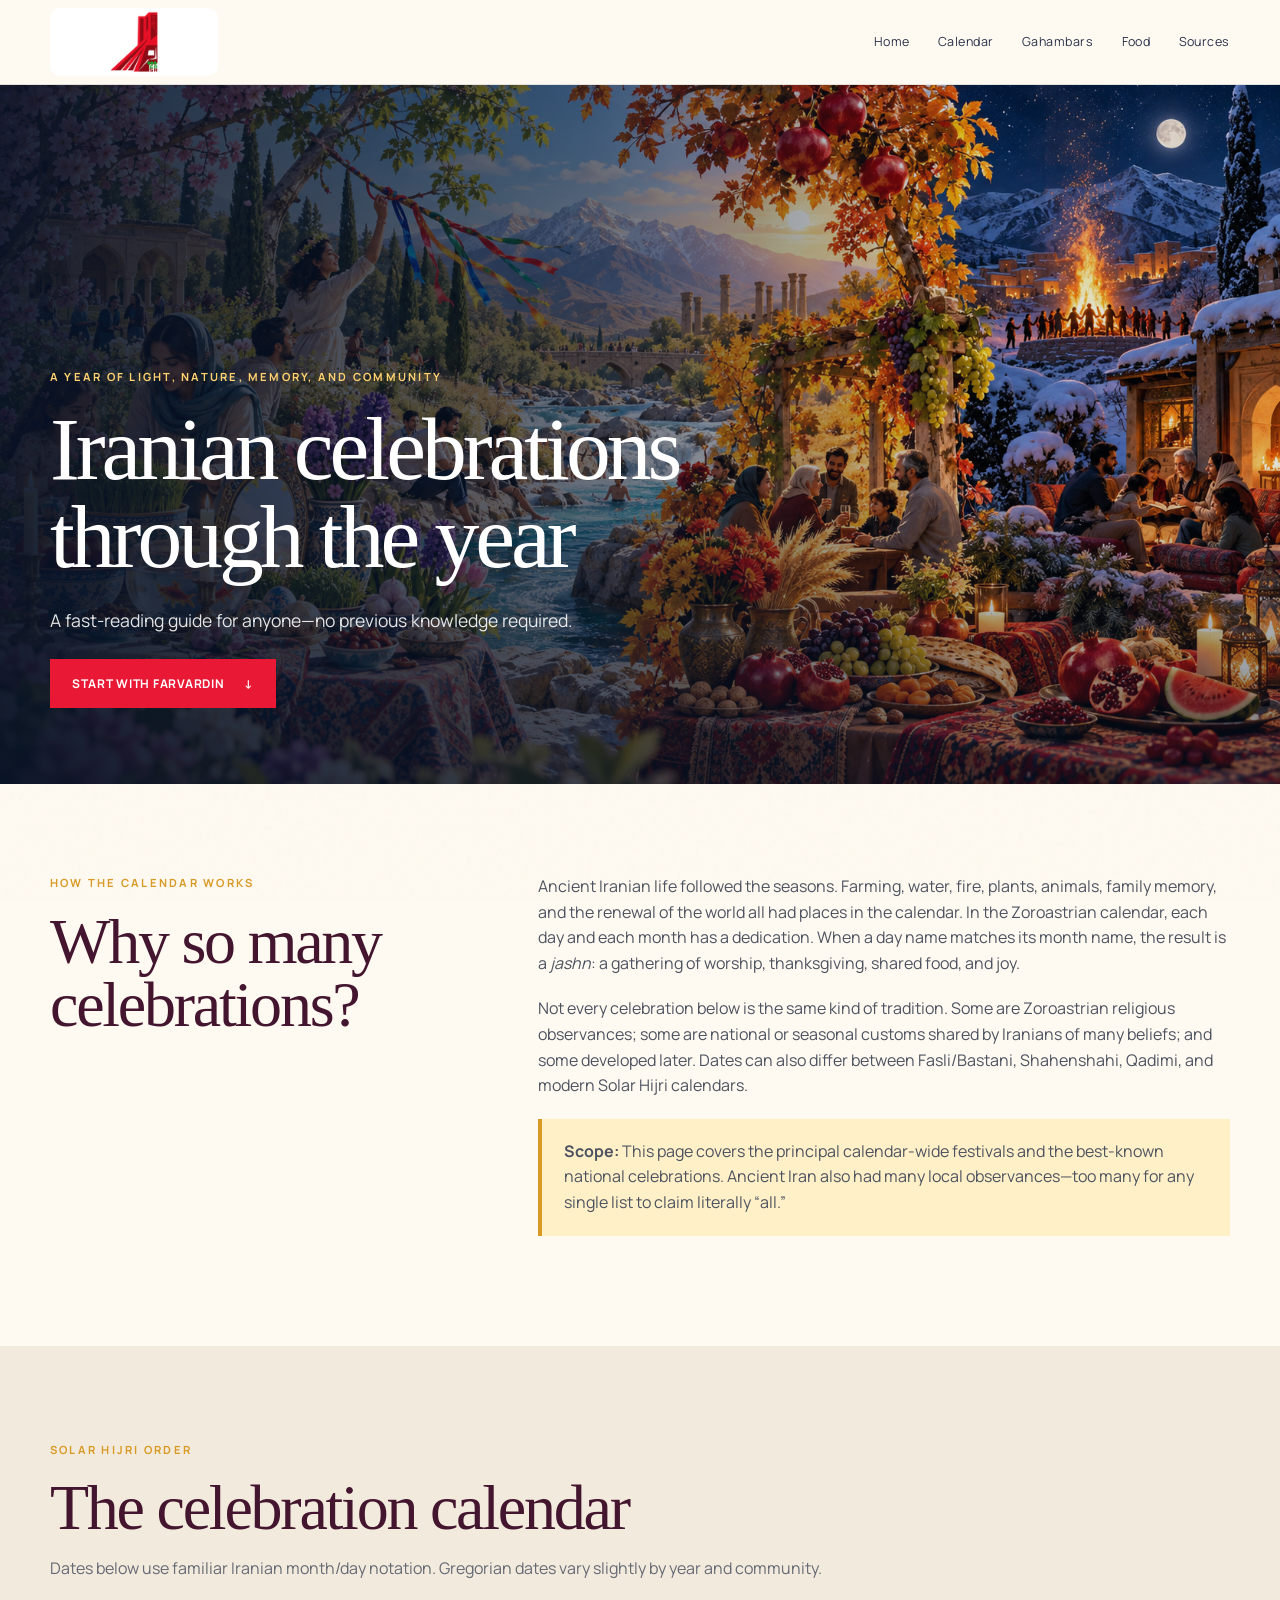
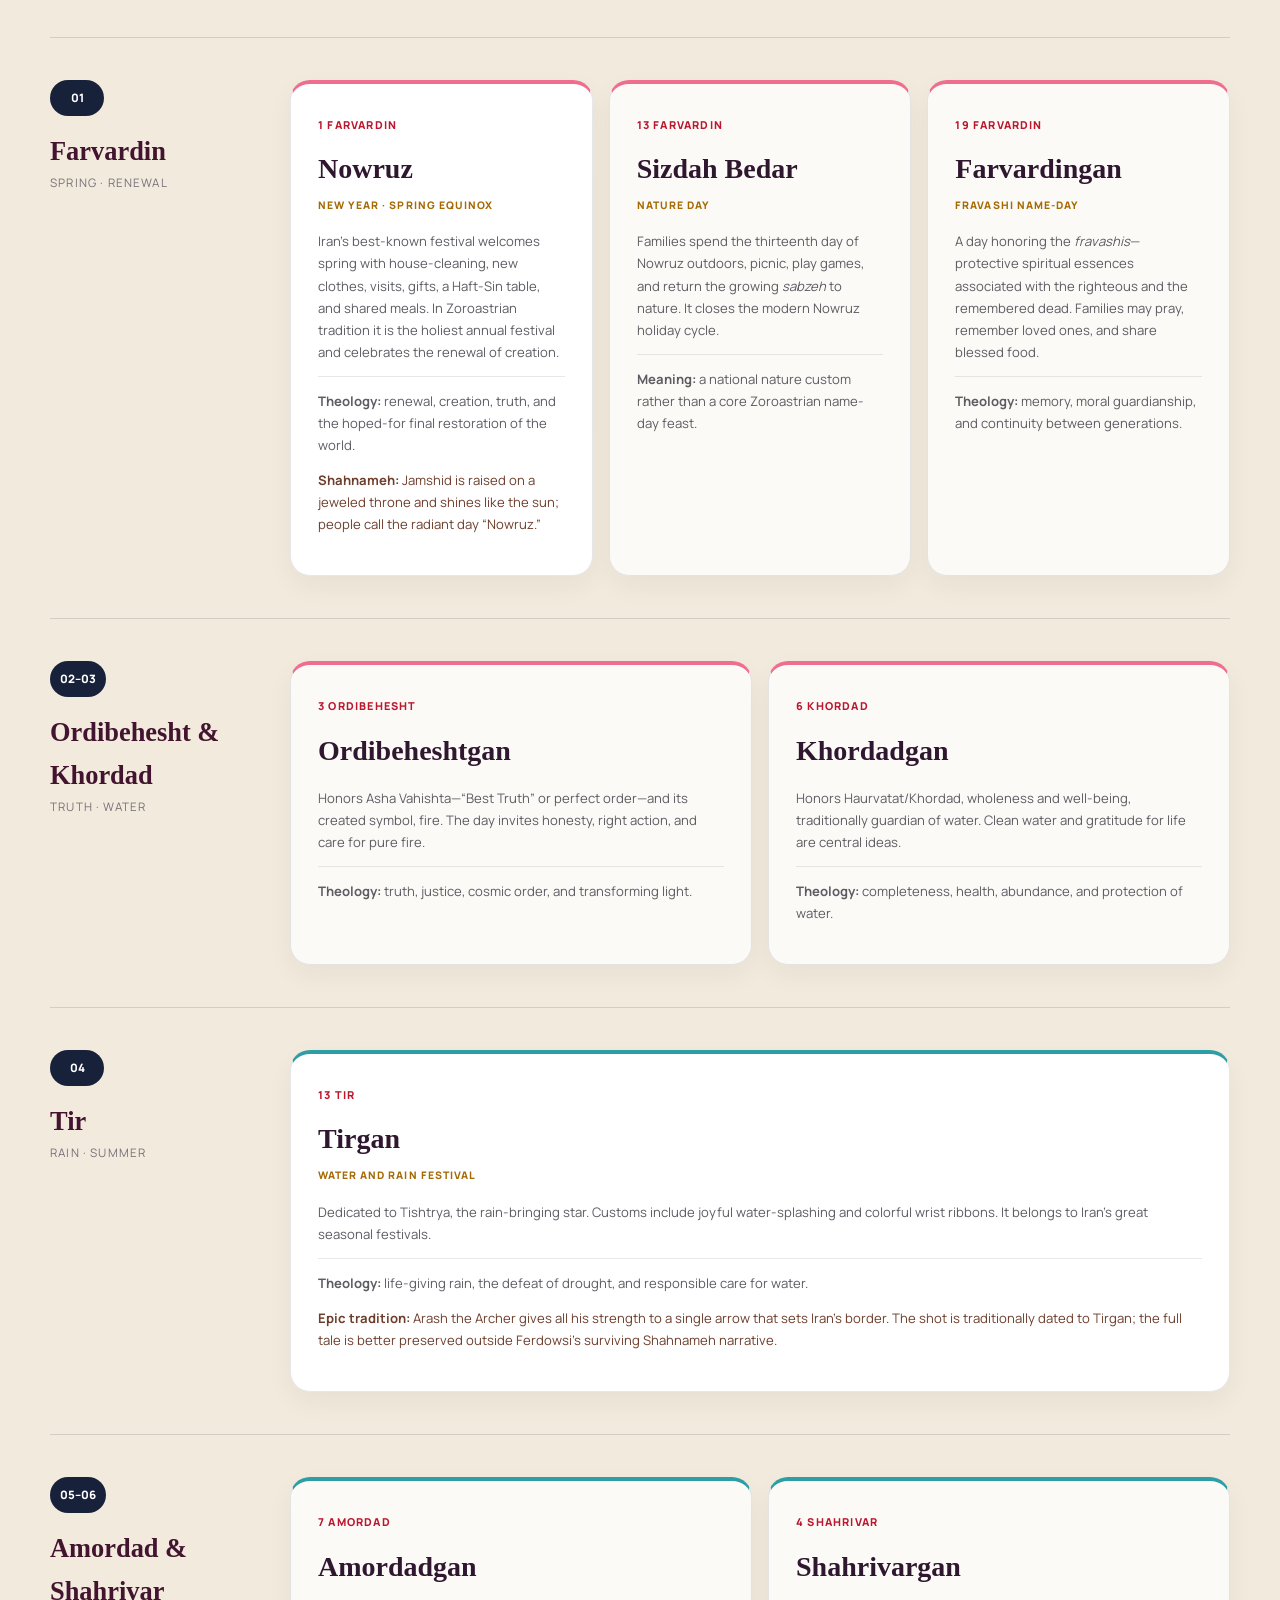
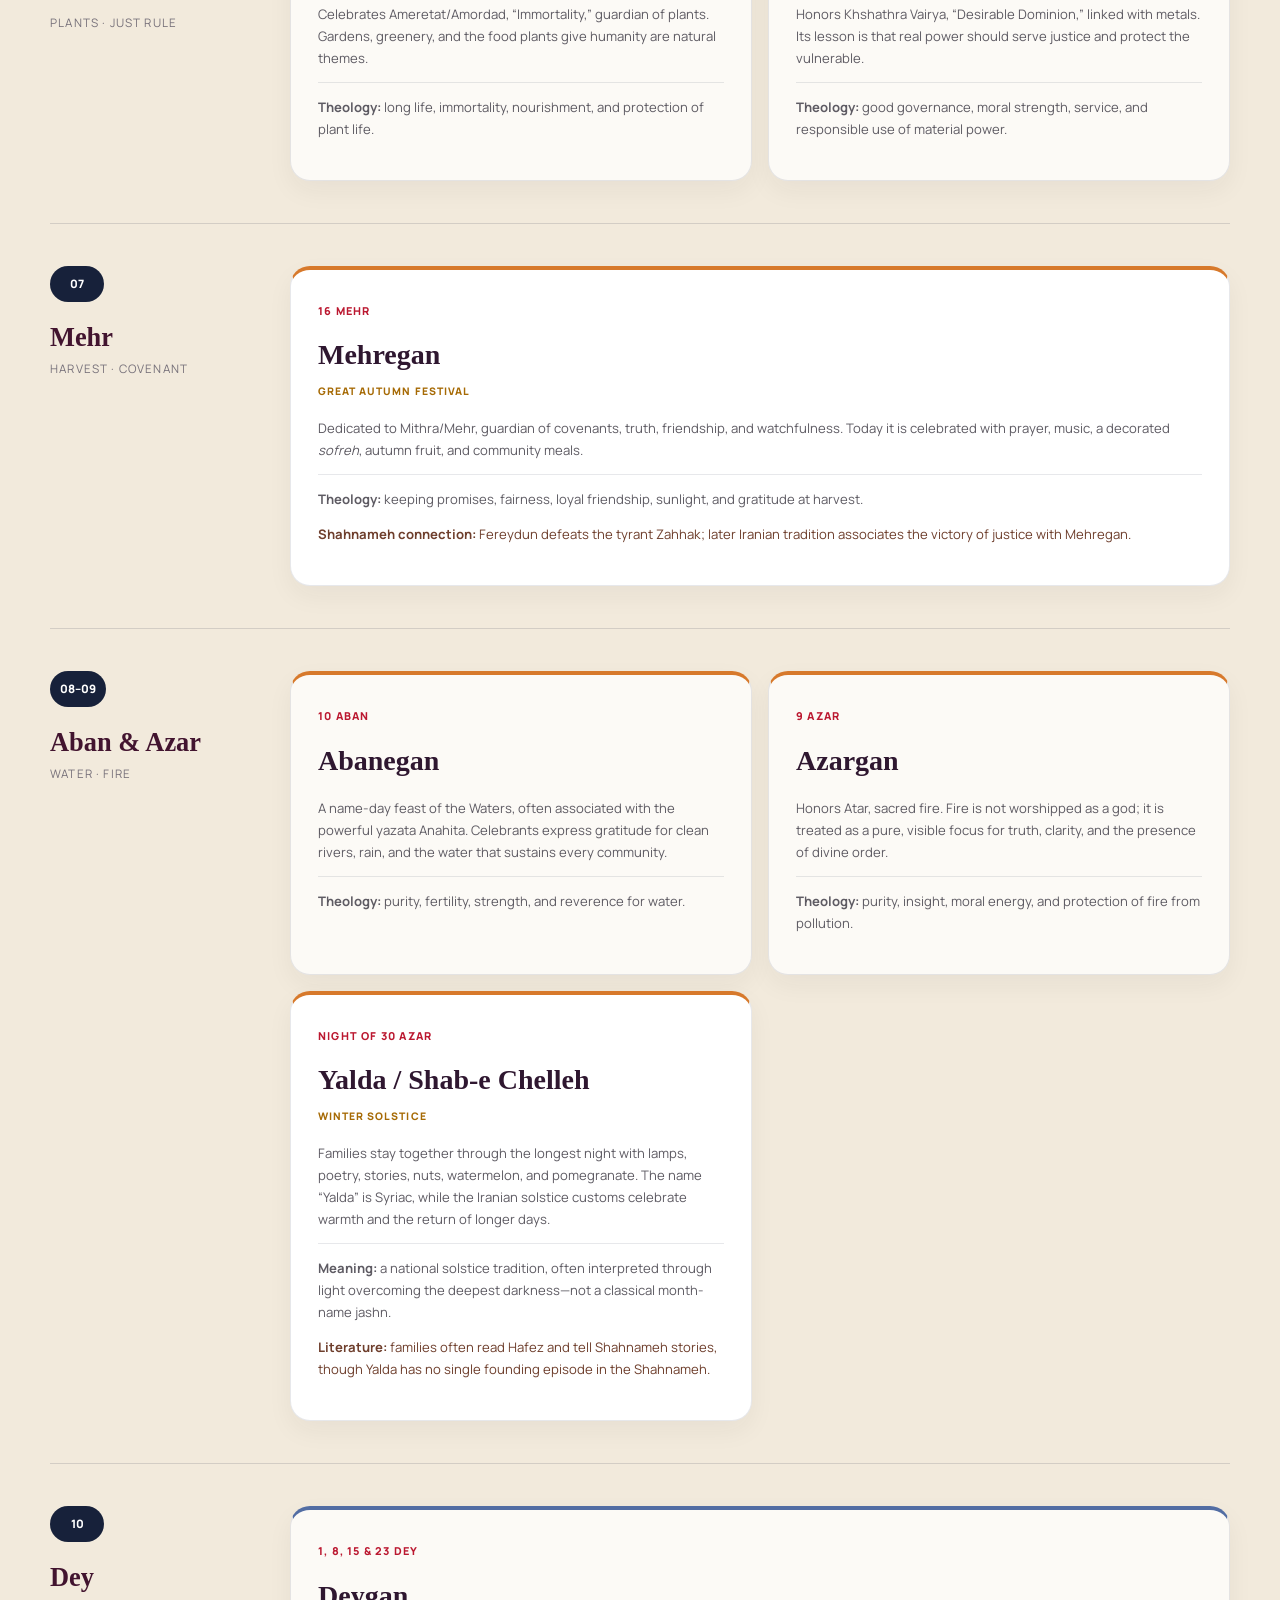
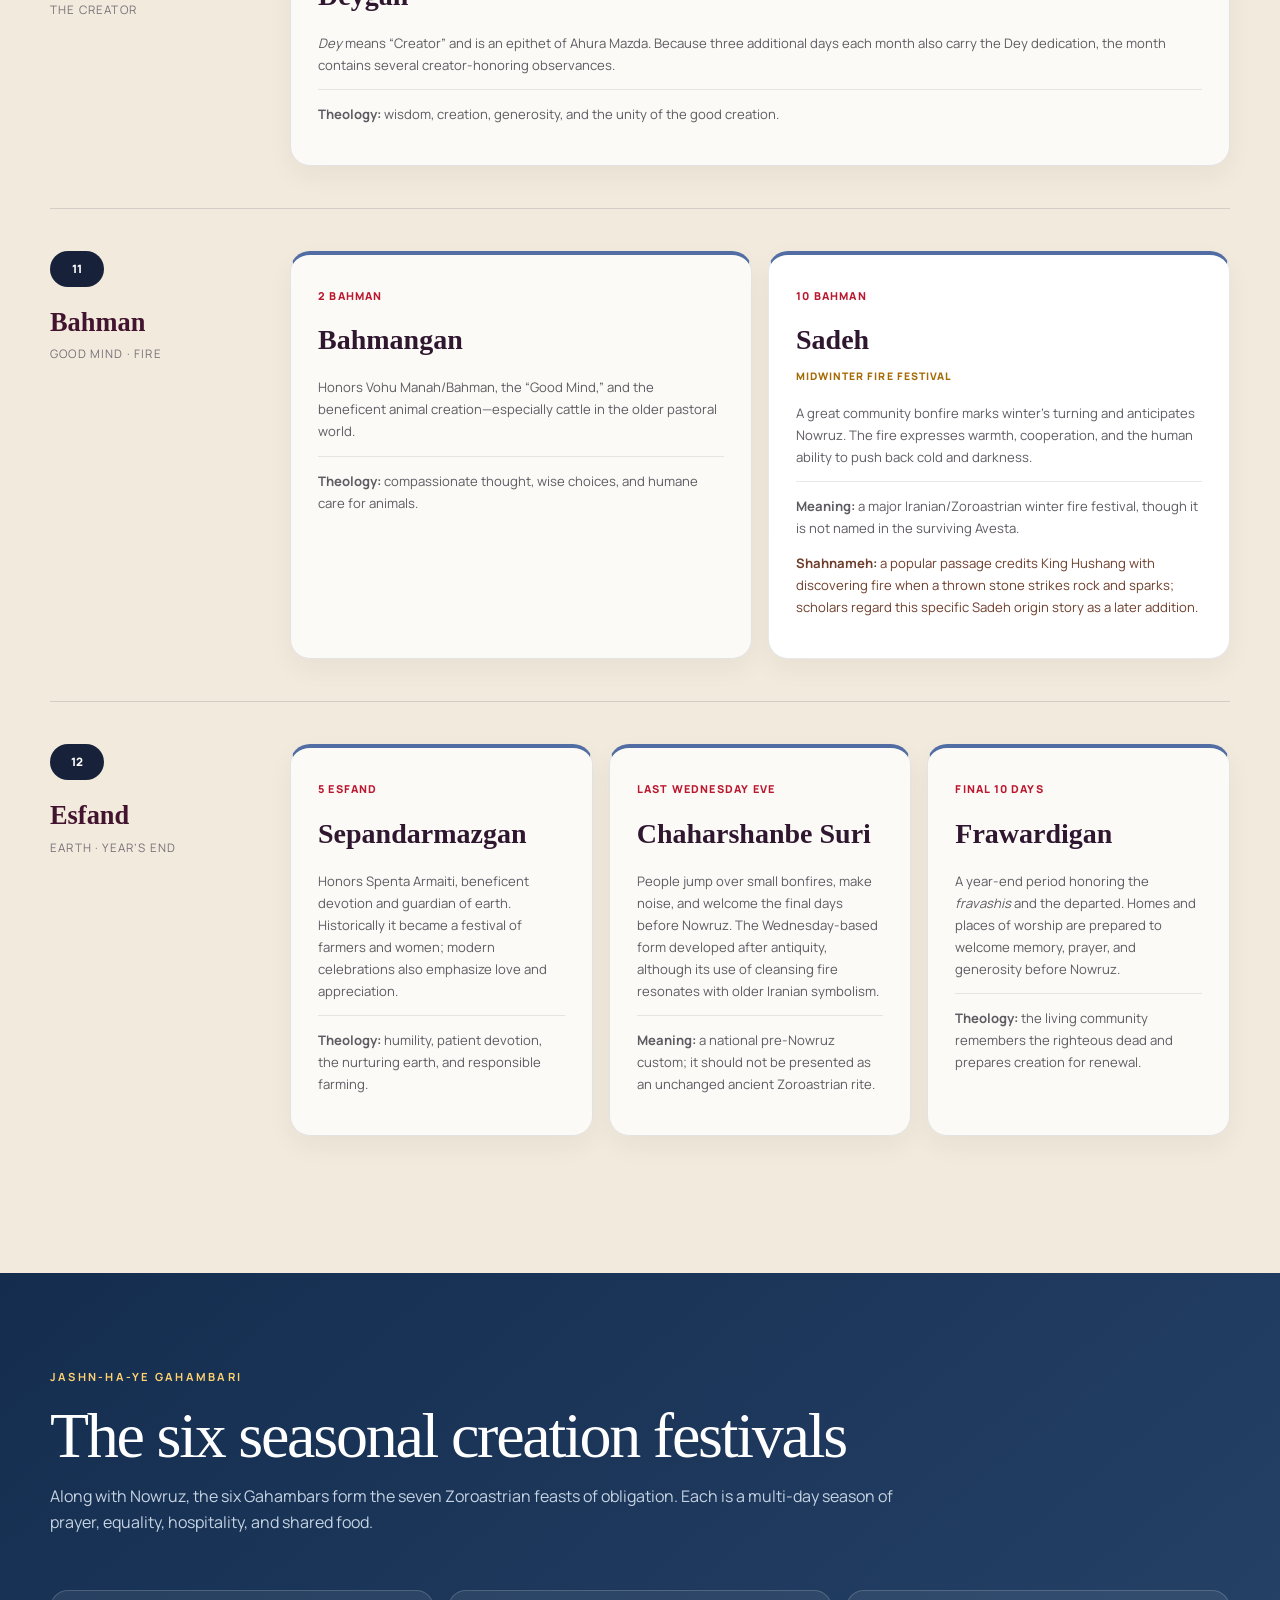
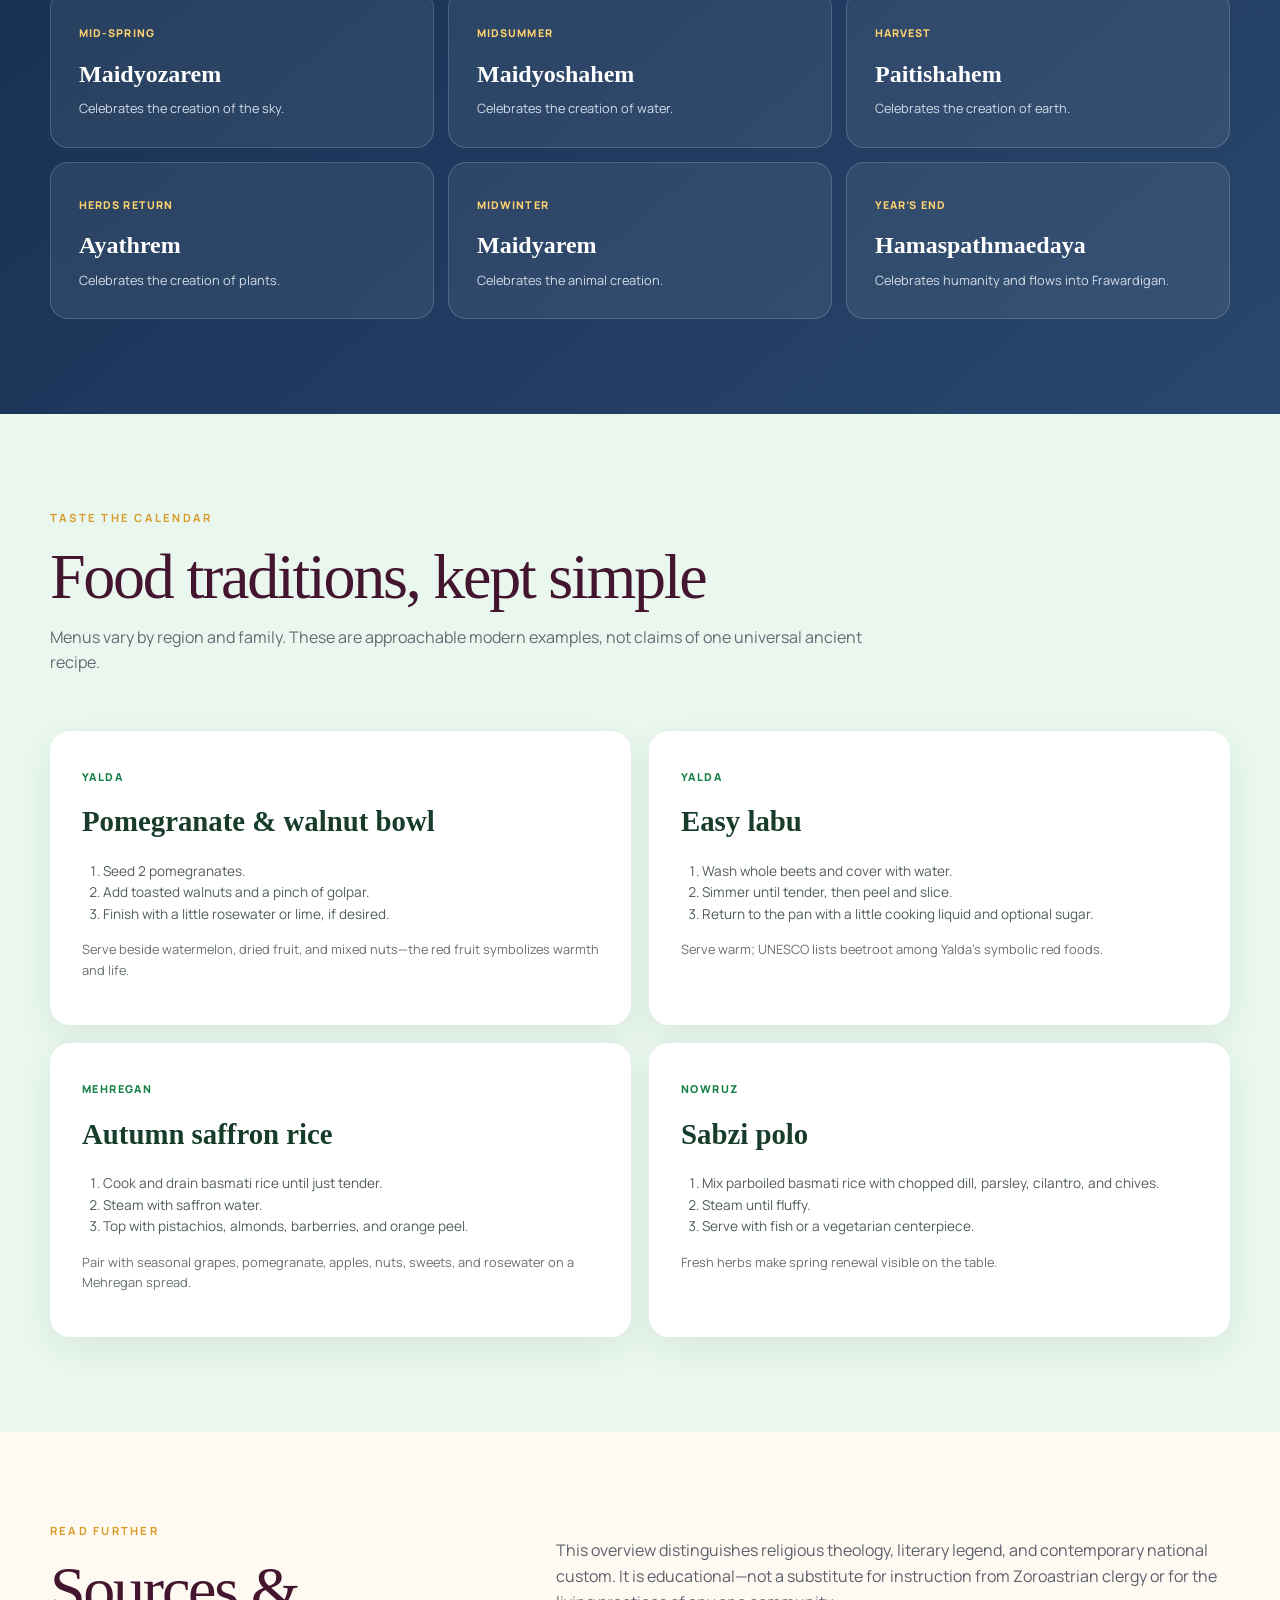
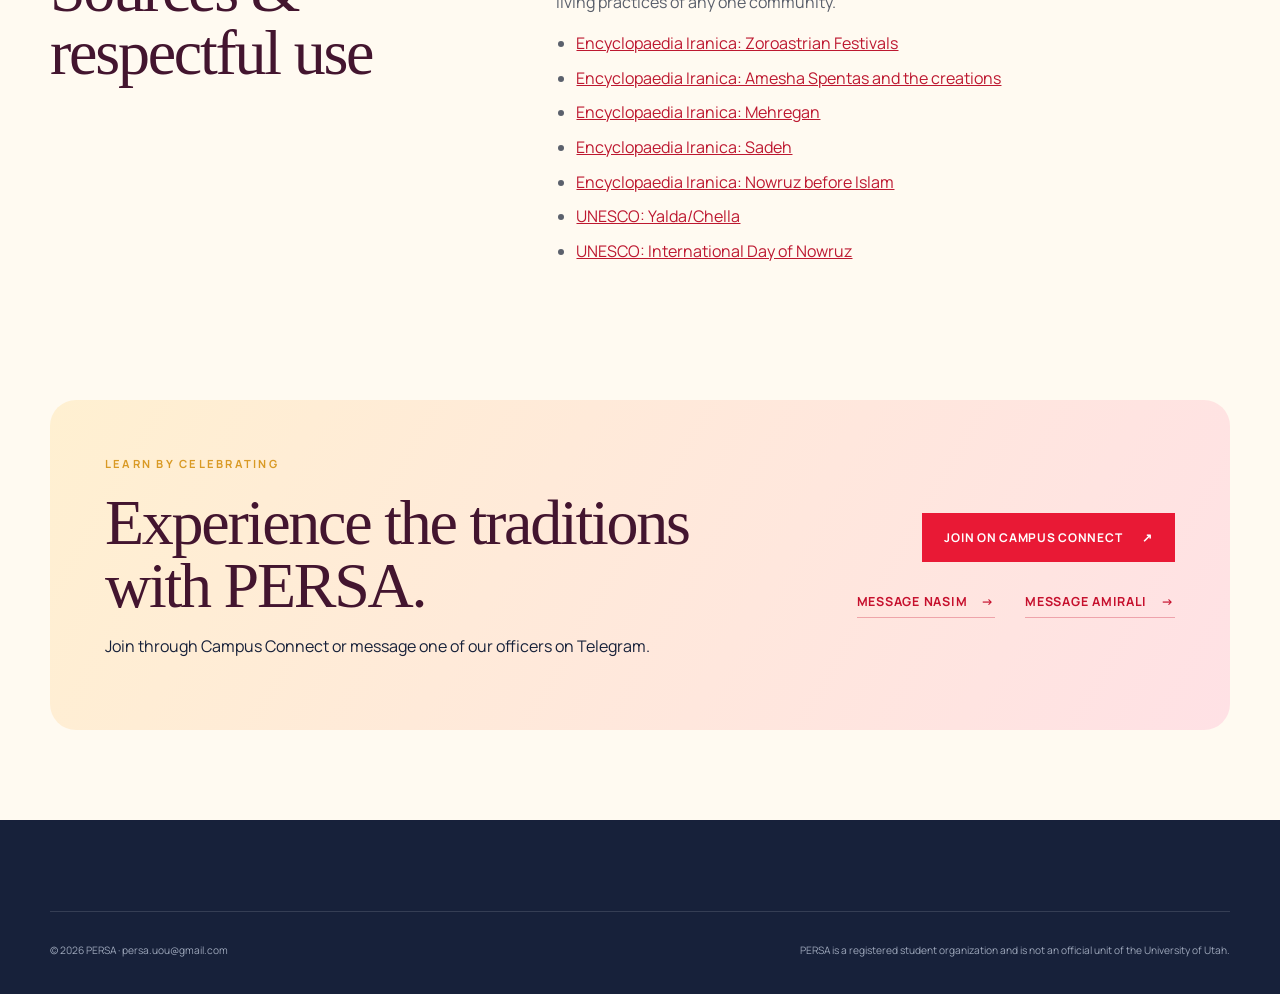
==== culture.html @ 7c86079b "Add Iranian celebrations culture guide" ====
<!doctype html>
<html lang="en">
<head>
  <meta charset="utf-8">
  <meta name="viewport" content="width=device-width,initial-scale=1">
  <meta name="theme-color" content="#203d63">
  <meta name="description" content="A quick, accessible guide to Iranian seasonal celebrations, Zoroastrian name-day festivals, traditional foods, and Shahnameh connections.">
  <title>Iranian Celebrations Through the Year | PERSA</title>
  <link rel="preconnect" href="https://fonts.googleapis.com">
  <link rel="preconnect" href="https://fonts.gstatic.com" crossorigin>
  <link href="https://fonts.googleapis.com/css2?family=Manrope:wght@400;500;600;700;800&family=Vazirmatn:wght@400;500;600;700&display=swap" rel="stylesheet">
  <link rel="stylesheet" href="assets/styles.css?v=20260930-culture-release">
</head>
<body class="inner-page culture-page">
  <a class="skip-link" href="#culture-main">Skip to content</a>
  <header class="site-header scrolled">
    <nav class="nav shell" aria-label="Culture page navigation">
      <a class="brand brand-logo" href="index.html"><img src="assets/images/persa-logo-transparent.png" alt="PERSA official logo"></a>
      <button class="menu-button" aria-expanded="false" aria-controls="nav-links"><span></span><span></span><span></span><span class="sr-only">Menu</span></button>
      <div class="nav-links" id="nav-links"><a href="index.html">Home</a><a href="#calendar">Calendar</a><a href="#gahambars">Gahambars</a><a href="#food">Food</a><a href="#sources">Sources</a></div>
    </nav>
  </header>

  <main id="culture-main" class="culture-main">
    <section class="culture-hero">
      <img src="assets/images/culture/iranian-celebrations-year.png" alt="Artistic panorama of spring, summer, autumn, and winter Iranian celebrations" fetchpriority="high">
      <div class="culture-hero-shade"></div>
      <div class="shell culture-hero-copy">
        <p class="eyebrow">A year of light, nature, memory, and community</p>
        <h1>Iranian celebrations<br>through the year</h1>
        <p>A fast-reading guide for anyone—no previous knowledge required.</p>
        <a class="button" href="#calendar">Start with Farvardin <span>↓</span></a>
      </div>
    </section>

    <section class="culture-intro shell">
      <div><p class="eyebrow">How the calendar works</p><h2>Why so many celebrations?</h2></div>
      <div class="culture-intro-copy">
        <p>Ancient Iranian life followed the seasons. Farming, water, fire, plants, animals, family memory, and the renewal of the world all had places in the calendar. In the Zoroastrian calendar, each day and each month has a dedication. When a day name matches its month name, the result is a <em>jashn</em>: a gathering of worship, thanksgiving, shared food, and joy.</p>
        <p>Not every celebration below is the same kind of tradition. Some are Zoroastrian religious observances; some are national or seasonal customs shared by Iranians of many beliefs; and some developed later. Dates can also differ between Fasli/Bastani, Shahenshahi, Qadimi, and modern Solar Hijri calendars.</p>
        <p class="culture-note"><strong>Scope:</strong> This page covers the principal calendar-wide festivals and the best-known national celebrations. Ancient Iran also had many local observances—too many for any single list to claim literally “all.”</p>
      </div>
    </section>

    <section class="culture-calendar" id="calendar">
      <div class="shell">
        <div class="culture-section-heading"><p class="eyebrow">Solar Hijri order</p><h2>The celebration calendar</h2><p>Dates below use familiar Iranian month/day notation. Gregorian dates vary slightly by year and community.</p></div>

        <div class="month-group spring-group">
          <div class="month-label"><span>01</span><h3>Farvardin</h3><p>Spring · renewal</p></div>
          <div class="festival-grid">
            <article class="festival-card featured-festival"><span class="festival-date">1 Farvardin</span><h3>Nowruz</h3><p class="festival-tag">New Year · spring equinox</p><p>Iran’s best-known festival welcomes spring with house-cleaning, new clothes, visits, gifts, a Haft-Sin table, and shared meals. In Zoroastrian tradition it is the holiest annual festival and celebrates the renewal of creation.</p><p class="theology"><strong>Theology:</strong> renewal, creation, truth, and the hoped-for final restoration of the world.</p><p class="story"><strong>Shahnameh:</strong> Jamshid is raised on a jeweled throne and shines like the sun; people call the radiant day “Nowruz.”</p></article>
            <article class="festival-card"><span class="festival-date">13 Farvardin</span><h3>Sizdah Bedar</h3><p class="festival-tag">Nature Day</p><p>Families spend the thirteenth day of Nowruz outdoors, picnic, play games, and return the growing <em>sabzeh</em> to nature. It closes the modern Nowruz holiday cycle.</p><p class="theology"><strong>Meaning:</strong> a national nature custom rather than a core Zoroastrian name-day feast.</p></article>
            <article class="festival-card"><span class="festival-date">19 Farvardin</span><h3>Farvardingan</h3><p class="festival-tag">Fravashi name-day</p><p>A day honoring the <em>fravashis</em>—protective spiritual essences associated with the righteous and the remembered dead. Families may pray, remember loved ones, and share blessed food.</p><p class="theology"><strong>Theology:</strong> memory, moral guardianship, and continuity between generations.</p></article>
          </div>
        </div>

        <div class="month-group spring-group">
          <div class="month-label"><span>02–03</span><h3>Ordibehesht &amp; Khordad</h3><p>Truth · water</p></div>
          <div class="festival-grid two-card-grid">
            <article class="festival-card"><span class="festival-date">3 Ordibehesht</span><h3>Ordibeheshtgan</h3><p>Honors Asha Vahishta—“Best Truth” or perfect order—and its created symbol, fire. The day invites honesty, right action, and care for pure fire.</p><p class="theology"><strong>Theology:</strong> truth, justice, cosmic order, and transforming light.</p></article>
            <article class="festival-card"><span class="festival-date">6 Khordad</span><h3>Khordadgan</h3><p>Honors Haurvatat/Khordad, wholeness and well-being, traditionally guardian of water. Clean water and gratitude for life are central ideas.</p><p class="theology"><strong>Theology:</strong> completeness, health, abundance, and protection of water.</p></article>
          </div>
        </div>

        <div class="month-group summer-group">
          <div class="month-label"><span>04</span><h3>Tir</h3><p>Rain · summer</p></div>
          <div class="festival-grid one-card-grid">
            <article class="festival-card featured-festival"><span class="festival-date">13 Tir</span><h3>Tirgan</h3><p class="festival-tag">Water and rain festival</p><p>Dedicated to Tishtrya, the rain-bringing star. Customs include joyful water-splashing and colorful wrist ribbons. It belongs to Iran’s great seasonal festivals.</p><p class="theology"><strong>Theology:</strong> life-giving rain, the defeat of drought, and responsible care for water.</p><p class="story"><strong>Epic tradition:</strong> Arash the Archer gives all his strength to a single arrow that sets Iran’s border. The shot is traditionally dated to Tirgan; the full tale is better preserved outside Ferdowsi’s surviving Shahnameh narrative.</p></article>
          </div>
        </div>

        <div class="month-group summer-group">
          <div class="month-label"><span>05–06</span><h3>Amordad &amp; Shahrivar</h3><p>Plants · just rule</p></div>
          <div class="festival-grid two-card-grid">
            <article class="festival-card"><span class="festival-date">7 Amordad</span><h3>Amordadgan</h3><p>Celebrates Ameretat/Amordad, “Immortality,” guardian of plants. Gardens, greenery, and the food plants give humanity are natural themes.</p><p class="theology"><strong>Theology:</strong> long life, immortality, nourishment, and protection of plant life.</p></article>
            <article class="festival-card"><span class="festival-date">4 Shahrivar</span><h3>Shahrivargan</h3><p>Honors Khshathra Vairya, “Desirable Dominion,” linked with metals. Its lesson is that real power should serve justice and protect the vulnerable.</p><p class="theology"><strong>Theology:</strong> good governance, moral strength, service, and responsible use of material power.</p></article>
          </div>
        </div>

        <div class="month-group autumn-group">
          <div class="month-label"><span>07</span><h3>Mehr</h3><p>Harvest · covenant</p></div>
          <div class="festival-grid one-card-grid">
            <article class="festival-card featured-festival"><span class="festival-date">16 Mehr</span><h3>Mehregan</h3><p class="festival-tag">Great autumn festival</p><p>Dedicated to Mithra/Mehr, guardian of covenants, truth, friendship, and watchfulness. Today it is celebrated with prayer, music, a decorated <em>sofreh</em>, autumn fruit, and community meals.</p><p class="theology"><strong>Theology:</strong> keeping promises, fairness, loyal friendship, sunlight, and gratitude at harvest.</p><p class="story"><strong>Shahnameh connection:</strong> Fereydun defeats the tyrant Zahhak; later Iranian tradition associates the victory of justice with Mehregan.</p></article>
          </div>
        </div>

        <div class="month-group autumn-group">
          <div class="month-label"><span>08–09</span><h3>Aban &amp; Azar</h3><p>Water · fire</p></div>
          <div class="festival-grid two-card-grid">
            <article class="festival-card"><span class="festival-date">10 Aban</span><h3>Abanegan</h3><p>A name-day feast of the Waters, often associated with the powerful yazata Anahita. Celebrants express gratitude for clean rivers, rain, and the water that sustains every community.</p><p class="theology"><strong>Theology:</strong> purity, fertility, strength, and reverence for water.</p></article>
            <article class="festival-card"><span class="festival-date">9 Azar</span><h3>Azargan</h3><p>Honors Atar, sacred fire. Fire is not worshipped as a god; it is treated as a pure, visible focus for truth, clarity, and the presence of divine order.</p><p class="theology"><strong>Theology:</strong> purity, insight, moral energy, and protection of fire from pollution.</p></article>
            <article class="festival-card featured-festival"><span class="festival-date">Night of 30 Azar</span><h3>Yalda / Shab-e Chelleh</h3><p class="festival-tag">Winter solstice</p><p>Families stay together through the longest night with lamps, poetry, stories, nuts, watermelon, and pomegranate. The name “Yalda” is Syriac, while the Iranian solstice customs celebrate warmth and the return of longer days.</p><p class="theology"><strong>Meaning:</strong> a national solstice tradition, often interpreted through light overcoming the deepest darkness—not a classical month-name jashn.</p><p class="story"><strong>Literature:</strong> families often read Hafez and tell Shahnameh stories, though Yalda has no single founding episode in the Shahnameh.</p></article>
          </div>
        </div>

        <div class="month-group winter-group">
          <div class="month-label"><span>10</span><h3>Dey</h3><p>The Creator</p></div>
          <div class="festival-grid one-card-grid">
            <article class="festival-card"><span class="festival-date">1, 8, 15 &amp; 23 Dey</span><h3>Deygan</h3><p><em>Dey</em> means “Creator” and is an epithet of Ahura Mazda. Because three additional days each month also carry the Dey dedication, the month contains several creator-honoring observances.</p><p class="theology"><strong>Theology:</strong> wisdom, creation, generosity, and the unity of the good creation.</p></article>
          </div>
        </div>

        <div class="month-group winter-group">
          <div class="month-label"><span>11</span><h3>Bahman</h3><p>Good mind · fire</p></div>
          <div class="festival-grid two-card-grid">
            <article class="festival-card"><span class="festival-date">2 Bahman</span><h3>Bahmangan</h3><p>Honors Vohu Manah/Bahman, the “Good Mind,” and the beneficent animal creation—especially cattle in the older pastoral world.</p><p class="theology"><strong>Theology:</strong> compassionate thought, wise choices, and humane care for animals.</p></article>
            <article class="festival-card featured-festival"><span class="festival-date">10 Bahman</span><h3>Sadeh</h3><p class="festival-tag">Midwinter fire festival</p><p>A great community bonfire marks winter’s turning and anticipates Nowruz. The fire expresses warmth, cooperation, and the human ability to push back cold and darkness.</p><p class="theology"><strong>Meaning:</strong> a major Iranian/Zoroastrian winter fire festival, though it is not named in the surviving Avesta.</p><p class="story"><strong>Shahnameh:</strong> a popular passage credits King Hushang with discovering fire when a thrown stone strikes rock and sparks; scholars regard this specific Sadeh origin story as a later addition.</p></article>
          </div>
        </div>

        <div class="month-group winter-group">
          <div class="month-label"><span>12</span><h3>Esfand</h3><p>Earth · year’s end</p></div>
          <div class="festival-grid">
            <article class="festival-card"><span class="festival-date">5 Esfand</span><h3>Sepandarmazgan</h3><p>Honors Spenta Armaiti, beneficent devotion and guardian of earth. Historically it became a festival of farmers and women; modern celebrations also emphasize love and appreciation.</p><p class="theology"><strong>Theology:</strong> humility, patient devotion, the nurturing earth, and responsible farming.</p></article>
            <article class="festival-card"><span class="festival-date">Last Wednesday eve</span><h3>Chaharshanbe Suri</h3><p>People jump over small bonfires, make noise, and welcome the final days before Nowruz. The Wednesday-based form developed after antiquity, although its use of cleansing fire resonates with older Iranian symbolism.</p><p class="theology"><strong>Meaning:</strong> a national pre-Nowruz custom; it should not be presented as an unchanged ancient Zoroastrian rite.</p></article>
            <article class="festival-card"><span class="festival-date">Final 10 days</span><h3>Frawardigan</h3><p>A year-end period honoring the <em>fravashis</em> and the departed. Homes and places of worship are prepared to welcome memory, prayer, and generosity before Nowruz.</p><p class="theology"><strong>Theology:</strong> the living community remembers the righteous dead and prepares creation for renewal.</p></article>
          </div>
        </div>
      </div>
    </section>

    <section class="gahambar-section" id="gahambars">
      <div class="shell">
        <div class="culture-section-heading"><p class="eyebrow">Jashn-ha-ye Gahambari</p><h2>The six seasonal creation festivals</h2><p>Along with Nowruz, the six Gahambars form the seven Zoroastrian feasts of obligation. Each is a multi-day season of prayer, equality, hospitality, and shared food.</p></div>
        <div class="gahambar-grid">
          <article><span>Mid-spring</span><h3>Maidyozarem</h3><p>Celebrates the creation of the sky.</p></article>
          <article><span>Midsummer</span><h3>Maidyoshahem</h3><p>Celebrates the creation of water.</p></article>
          <article><span>Harvest</span><h3>Paitishahem</h3><p>Celebrates the creation of earth.</p></article>
          <article><span>Herds return</span><h3>Ayathrem</h3><p>Celebrates the creation of plants.</p></article>
          <article><span>Midwinter</span><h3>Maidyarem</h3><p>Celebrates the animal creation.</p></article>
          <article><span>Year’s end</span><h3>Hamaspathmaedaya</h3><p>Celebrates humanity and flows into Frawardigan.</p></article>
        </div>
      </div>
    </section>

    <section class="food-section" id="food">
      <div class="shell">
        <div class="culture-section-heading"><p class="eyebrow">Taste the calendar</p><h2>Food traditions, kept simple</h2><p>Menus vary by region and family. These are approachable modern examples, not claims of one universal ancient recipe.</p></div>
        <div class="recipe-grid">
          <article class="recipe-card"><span>Yalda</span><h3>Pomegranate &amp; walnut bowl</h3><ol><li>Seed 2 pomegranates.</li><li>Add toasted walnuts and a pinch of golpar.</li><li>Finish with a little rosewater or lime, if desired.</li></ol><p>Serve beside watermelon, dried fruit, and mixed nuts—the red fruit symbolizes warmth and life.</p></article>
          <article class="recipe-card"><span>Yalda</span><h3>Easy labu</h3><ol><li>Wash whole beets and cover with water.</li><li>Simmer until tender, then peel and slice.</li><li>Return to the pan with a little cooking liquid and optional sugar.</li></ol><p>Serve warm; UNESCO lists beetroot among Yalda’s symbolic red foods.</p></article>
          <article class="recipe-card"><span>Mehregan</span><h3>Autumn saffron rice</h3><ol><li>Cook and drain basmati rice until just tender.</li><li>Steam with saffron water.</li><li>Top with pistachios, almonds, barberries, and orange peel.</li></ol><p>Pair with seasonal grapes, pomegranate, apples, nuts, sweets, and rosewater on a Mehregan spread.</p></article>
          <article class="recipe-card"><span>Nowruz</span><h3>Sabzi polo</h3><ol><li>Mix parboiled basmati rice with chopped dill, parsley, cilantro, and chives.</li><li>Steam until fluffy.</li><li>Serve with fish or a vegetarian centerpiece.</li></ol><p>Fresh herbs make spring renewal visible on the table.</p></article>
        </div>
      </div>
    </section>

    <section class="culture-sources shell" id="sources">
      <div><p class="eyebrow">Read further</p><h2>Sources &amp; respectful use</h2></div>
      <div>
        <p>This overview distinguishes religious theology, literary legend, and contemporary national custom. It is educational—not a substitute for instruction from Zoroastrian clergy or for the living practices of any one community.</p>
        <ul>
          <li><a href="https://www.iranicaonline.org/articles/festivals-index/festivals-i/" target="_blank" rel="noopener">Encyclopaedia Iranica: Zoroastrian Festivals</a></li>
          <li><a href="https://www.iranicaonline.org/articles/amesa-spenta-beneficent-divinity/" target="_blank" rel="noopener">Encyclopaedia Iranica: Amesha Spentas and the creations</a></li>
          <li><a href="https://www.iranicaonline.org/articles/mehragan/" target="_blank" rel="noopener">Encyclopaedia Iranica: Mehregan</a></li>
          <li><a href="https://www.iranicaonline.org/articles/sada-festival/" target="_blank" rel="noopener">Encyclopaedia Iranica: Sadeh</a></li>
          <li><a href="https://www.iranicaonline.org/articles/nowruz-i/" target="_blank" rel="noopener">Encyclopaedia Iranica: Nowruz before Islam</a></li>
          <li><a href="https://ich.unesco.org/en/RL/yald-chella-01877" target="_blank" rel="noopener">UNESCO: Yalda/Chella</a></li>
          <li><a href="https://www.unesco.org/en/days/nowruz" target="_blank" rel="noopener">UNESCO: International Day of Nowruz</a></li>
        </ul>
      </div>
    </section>

    <section class="culture-join">
      <div class="shell culture-join-card"><div><p class="eyebrow">Learn by celebrating</p><h2>Experience the traditions with PERSA.</h2><p>Join through Campus Connect or message one of our officers on Telegram.</p></div><div class="button-row"><a class="button" data-link="campusConnect" href="#">Join on Campus Connect <span>↗</span></a><a class="text-link" data-link="telegramNasim" href="#">Message Nasim <span>→</span></a><a class="text-link" data-link="telegramAmirali" href="#">Message Amirali <span>→</span></a></div></div>
    </section>
  </main>

  <footer class="site-footer compact-footer">
    <div class="shell footer-bottom"><p>© <span id="year"></span> PERSA · <a data-link="email" href="#">persa.uou@gmail.com</a></p><p>PERSA is a registered student organization and is not an official unit of the University of Utah.</p></div>
  </footer>
  <script src="assets/app.js?v=20260930-culture-release" defer></script>
</body>
</html>
---- assets/styles.css ----
:root{--ink:#090b10;--ink-2:#11141b;--panel:#161a22;--cream:#f2eadc;--muted:#a8a49d;--gold:#c8a45f;--gold-light:#ead19d;--red:#9d302f;--line:rgba(234,209,157,.18);--shell:min(1180px,calc(100% - 40px));--serif:Georgia,'Times New Roman',serif;--sans:Manrope,Arial,sans-serif}
*{box-sizing:border-box}html{scroll-behavior:smooth}body{margin:0;background:var(--ink);color:var(--cream);font-family:var(--sans);line-height:1.6;overflow-x:hidden}body::before{content:"";position:fixed;inset:0;pointer-events:none;opacity:.035;background-image:url("data:image/svg+xml,%3Csvg viewBox='0 0 180 180' xmlns='http://www.w3.org/2000/svg'%3E%3Cfilter id='n'%3E%3CfeTurbulence type='fractalNoise' baseFrequency='.95' numOctaves='3' stitchTiles='stitch'/%3E%3C/filter%3E%3Crect width='100%25' height='100%25' filter='url(%23n)'/%3E%3C/svg%3E")}img{max-width:100%;display:block}a{color:inherit;text-decoration:none}button,input,select,textarea{font:inherit}.shell{width:var(--shell);margin-inline:auto}.section{padding:110px 0}.skip-link{position:fixed;left:12px;top:-80px;z-index:1000;background:var(--cream);color:var(--ink);padding:10px 15px}.skip-link:focus{top:12px}.sr-only{position:absolute;width:1px;height:1px;padding:0;margin:-1px;overflow:hidden;clip:rect(0,0,0,0);white-space:nowrap;border:0}
*[hidden]{display:none!important}
.site-header{position:fixed;top:0;width:100%;z-index:100;background:linear-gradient(to bottom,rgba(9,11,16,.95),rgba(9,11,16,.35),transparent);transition:.3s}.site-header.scrolled{background:rgba(9,11,16,.92);backdrop-filter:blur(14px);border-bottom:1px solid var(--line)}.nav{height:84px;display:flex;align-items:center;justify-content:space-between}.brand{display:flex;align-items:center;gap:12px;font-weight:700;letter-spacing:.17em;line-height:1}.brand small{display:block;margin-top:6px;color:var(--muted);font-size:.55rem;font-weight:500;letter-spacing:.11em}.brand-mark{display:grid;place-items:center;width:41px;height:41px;border:1px solid var(--gold);color:var(--gold);font-size:1.2rem;transform:rotate(45deg)}.brand-mark::first-letter{transform:rotate(-45deg)}.nav-links{display:flex;align-items:center;gap:28px;font-size:.78rem;letter-spacing:.04em}.nav-links>a:not(.button){color:#d0ccc5}.nav-links>a:hover{color:var(--gold-light)}.menu-button{display:none;background:none;border:0;color:white;padding:8px}.menu-button span:not(.sr-only){display:block;width:24px;height:1px;background:currentColor;margin:5px}
.button{display:inline-flex;align-items:center;justify-content:center;gap:20px;border:1px solid var(--gold);padding:14px 21px;background:var(--gold);color:#111;font-size:.75rem;font-weight:700;letter-spacing:.06em;text-transform:uppercase;transition:.25s}.button:hover{background:var(--gold-light);border-color:var(--gold-light);transform:translateY(-2px)}.button-small{padding:10px 16px!important}.text-link{display:inline-flex;align-items:center;gap:14px;color:var(--gold-light);font-size:.78rem;font-weight:700;letter-spacing:.06em;text-transform:uppercase;border-bottom:1px solid rgba(234,209,157,.35);padding-bottom:5px}.text-link:hover span{transform:translateX(4px)}.text-link span{transition:.2s}.button-row{display:flex;align-items:center;gap:30px;flex-wrap:wrap}.eyebrow{color:var(--gold);font-size:.7rem;font-weight:700;letter-spacing:.2em;text-transform:uppercase;margin:0 0 19px}.lead{font-size:1.06rem;color:#c5c0b7;max-width:650px}h1,h2{font-family:var(--serif);font-weight:400;line-height:.98;margin:0}h1{font-size:clamp(3.4rem,7.2vw,7.1rem);letter-spacing:-.045em}h1 em{color:var(--gold-light);font-weight:400}h2{font-size:clamp(2.7rem,5vw,5rem);letter-spacing:-.035em}h3{margin:0}.section-heading{display:flex;align-items:end;justify-content:space-between;gap:30px;margin-bottom:50px}.section-heading>p{color:var(--muted);max-width:430px;margin:0}.section-cta{margin-top:36px;text-align:right}
.hero{min-height:900px;padding:155px 0 0;position:relative;overflow:hidden;background:radial-gradient(circle at 73% 28%,rgba(157,48,47,.16),transparent 33%),linear-gradient(140deg,#0d1017,#080a0e 62%)}.hero-glow{position:absolute;width:650px;height:650px;border:1px solid rgba(200,164,95,.08);border-radius:50%;right:-200px;top:50px;box-shadow:0 0 120px rgba(200,164,95,.04)}.hero-grid{display:grid;grid-template-columns:1.05fr .95fr;align-items:center;gap:25px;min-height:650px}.hero-copy{position:relative;z-index:2}.hero-text{max-width:600px;color:#b8b4ad;font-size:1rem;margin:30px 0 34px}.hero-note{display:flex;align-items:center;gap:14px;margin-top:60px;color:var(--muted);font-size:.75rem}.hero-note span{font-family:Vazirmatn,sans-serif;font-size:1.35rem;color:var(--gold-light);border-right:1px solid var(--line);padding-right:14px}.hero-note p{margin:0}.hero-note strong{color:var(--cream);font-weight:600}.hero-art{position:relative;height:650px;align-self:end}.arch-frame{position:absolute;right:-90px;bottom:0;width:min(620px,49vw);height:610px;display:flex;align-items:end;justify-content:center;overflow:hidden;filter:drop-shadow(0 20px 30px rgba(0,0,0,.35))}.arch-frame::before{content:"";position:absolute;inset:35px 38px 0;border:1px solid rgba(200,164,95,.32);border-bottom:0;border-radius:210px 210px 0 0}.arch-frame img{position:relative;max-height:600px;width:auto;object-fit:contain;object-position:bottom}.seal{position:absolute;left:12px;top:80px;display:grid;place-items:center;width:96px;height:96px;border-radius:50%;border:1px solid var(--gold);color:var(--gold);background:rgba(9,11,16,.65);font-size:.55rem;letter-spacing:.18em}.seal::before{content:"";position:absolute;inset:6px;border:1px dashed rgba(200,164,95,.55);border-radius:50%}.seal strong{font-family:var(--serif);font-size:1.5rem;line-height:.8}.vertical-word{position:absolute;right:-5px;top:120px;writing-mode:vertical-rl;font-family:Vazirmatn,sans-serif;font-size:.75rem;letter-spacing:.08em;color:var(--muted)}.pattern-band{position:absolute;bottom:0;height:70px;width:100%;display:flex;align-items:center;justify-content:space-around;gap:20px;background:var(--gold);color:var(--ink);font-size:.68rem;font-weight:800;letter-spacing:.2em;white-space:nowrap;overflow:hidden}
.event-grid{display:grid;grid-template-columns:repeat(3,1fr);gap:18px}.event-card{position:relative;min-height:440px;padding:30px;border:1px solid var(--line);background:linear-gradient(180deg,rgba(255,255,255,.025),rgba(255,255,255,.01));display:flex;flex-direction:column;overflow:hidden;transition:.3s}.event-card:hover{transform:translateY(-5px);border-color:rgba(200,164,95,.5)}.event-card.featured{grid-column:span 2;background:linear-gradient(120deg,rgba(157,48,47,.29),rgba(17,20,27,.85)),url('images/achaemenid-guards.png') right bottom/auto 95% no-repeat}.event-date{display:inline-flex;flex-direction:column;width:64px;height:70px;align-items:center;justify-content:center;border:1px solid var(--gold);color:var(--gold-light);font-size:.65rem;letter-spacing:.12em;text-transform:uppercase}.event-date strong{font-family:var(--serif);font-size:1.9rem;line-height:1}.event-meta{color:var(--gold);font-size:.67rem;letter-spacing:.14em;text-transform:uppercase;margin-top:auto}.event-card h3{font-family:var(--serif);font-size:2rem;font-weight:400;line-height:1.08;margin:10px 0}.event-card p{color:#aaa69e;font-size:.83rem;max-width:410px}.event-card .text-link{align-self:flex-start;margin-top:12px}.empty-card{grid-column:1/-1;text-align:center;padding:80px 20px;border:1px dashed var(--line);color:var(--muted)}
.culture-section{background:#ede4d4;color:#17191d;position:relative}.culture-section::after{content:"";position:absolute;right:0;top:0;width:12px;height:100%;background:repeating-linear-gradient(0deg,var(--red) 0 8px,var(--gold) 8px 16px)}.culture-grid{display:grid;grid-template-columns:1fr 1fr;gap:8vw;align-items:center}.culture-art{background:#d7c4a8;min-height:550px;position:relative;display:grid;place-items:center;overflow:hidden}.culture-art::before{content:"";position:absolute;width:420px;height:420px;border:1px solid rgba(85,47,36,.2);transform:rotate(45deg)}.culture-art img{position:relative;width:112%;max-width:none;filter:sepia(.15) contrast(.95)}.art-caption{position:absolute;left:20px;bottom:18px;font-size:.64rem;letter-spacing:.1em;text-transform:uppercase;color:#5d5047}.culture-copy .eyebrow{color:var(--red)}.culture-copy>p:not(.eyebrow){color:#57534d;margin:28px 0}.culture-list{border-top:1px solid rgba(0,0,0,.13)}.culture-list article{display:flex;gap:20px;padding:20px 0;border-bottom:1px solid rgba(0,0,0,.13)}.culture-list article>span{color:var(--red);font-size:.65rem}.culture-list h3{font-family:var(--serif);font-size:1.25rem}.culture-list p{margin:2px 0 0!important;font-size:.83rem}.name-section{background:radial-gradient(circle at 10% 50%,rgba(200,164,95,.1),transparent 30%),#0d1118}.converter-grid{display:grid;grid-template-columns:.9fr 1.1fr;gap:10vw;align-items:center}.converter-card{border:1px solid var(--line);padding:38px;background:rgba(255,255,255,.02);box-shadow:25px 25px 0 rgba(200,164,95,.035)}.converter-card label{display:block;font-size:.68rem;text-transform:uppercase;letter-spacing:.15em;color:var(--gold);margin-bottom:12px}.input-wrap{display:flex;border-bottom:1px solid var(--gold)}.input-wrap input{width:100%;background:transparent;border:0;color:white;font-family:var(--serif);font-size:1.7rem;padding:12px 0;outline:0}.input-wrap button{width:50px;border:0;background:none;color:var(--gold-light);font-size:1.4rem;cursor:pointer}.result{min-height:190px;display:grid;place-items:center;align-content:center;text-align:center}.result p,.fine-print{color:var(--muted);font-size:.65rem;letter-spacing:.1em;text-transform:uppercase}.result output{font-family:'Segoe UI Historic','Noto Sans Old Persian',serif;color:var(--gold-light);font-size:clamp(2rem,5vw,3.8rem);line-height:1.5;word-break:break-word}.result small{color:var(--muted)}.fine-print{text-align:center;margin:0}
.gallery-grid{display:grid;grid-template-columns:1.2fr .8fr .8fr;grid-auto-rows:240px;gap:15px}.gallery-card{position:relative;overflow:hidden;background:var(--panel);border:1px solid var(--line)}.gallery-card:first-child{grid-row:span 2}.gallery-card img{width:100%;height:100%;object-fit:cover;transition:.5s}.gallery-card:hover img{transform:scale(1.03)}.gallery-card::after{content:"";position:absolute;inset:30% 0 0;background:linear-gradient(transparent,rgba(0,0,0,.85))}.gallery-caption{position:absolute;z-index:1;left:22px;right:22px;bottom:18px}.gallery-caption h3{font-family:var(--serif);font-weight:400}.gallery-caption p{margin:3px 0;color:#bcb8b0;font-size:.7rem}.placeholder-art{width:100%;height:100%;display:grid;place-items:center;background:radial-gradient(circle,#4d3029,#17191e 68%)}.placeholder-art img{width:75%;height:75%;object-fit:contain;filter:sepia(.25)}
.about-section{background:#151820;border-block:1px solid var(--line)}.about-grid{display:grid;grid-template-columns:.65fr 1.35fr;align-items:center;gap:9vw}.about-mark{height:360px;display:grid;place-items:center;border:1px solid var(--line);background:radial-gradient(circle,rgba(200,164,95,.12),transparent 65%)}.about-mark img{max-height:88%;object-fit:contain}.stats{display:grid;grid-template-columns:repeat(3,1fr);gap:10px;margin-top:45px}.stats div{border-top:1px solid var(--gold);padding-top:15px}.stats strong,.stats span{display:block}.stats strong{font-family:var(--serif);font-size:1.3rem}.stats span{font-size:.7rem;color:var(--muted)}.team-grid{display:grid;grid-template-columns:repeat(4,1fr);gap:18px}.team-card{padding:10px 10px 25px;border:1px solid var(--line);text-align:center;background:#11141a}.member-photo{aspect-ratio:4/5;overflow:hidden;background:linear-gradient(145deg,#20252e,#111318)}.member-photo img{width:100%;height:100%;object-fit:cover;filter:saturate(.8)}.member-initial{width:100%;height:100%;display:grid;place-items:center;font-family:var(--serif);font-size:4rem;color:var(--gold);background:radial-gradient(circle,rgba(157,48,47,.25),transparent 60%)}.team-card h3{font-family:var(--serif);font-size:1.3rem;font-weight:400;margin-top:18px}.team-card p{font-size:.65rem;letter-spacing:.13em;text-transform:uppercase;color:var(--gold);margin:3px}.team-card a{font-size:.7rem;color:var(--muted)}
.join-section{padding-top:30px}.join-card{display:grid;grid-template-columns:.65fr 1.35fr;align-items:center;gap:7vw;border:1px solid var(--gold);padding:55px 7vw;background:linear-gradient(120deg,#171a21,#0c0e13)}.join-card>img{max-height:280px;margin:auto;object-fit:contain}.join-card p:not(.eyebrow){color:var(--muted);max-width:560px;margin:25px 0}.site-footer{padding:90px 0 25px;background:#06070a;border-top:1px solid var(--line)}.footer-grid{display:grid;grid-template-columns:2fr repeat(3,1fr);gap:60px}.footer-grid>div>p{color:var(--muted);font-size:.8rem}.footer-grid h3{font-size:.68rem;letter-spacing:.16em;text-transform:uppercase;color:var(--gold);margin-bottom:18px}.footer-grid>div>a:not(.brand){display:block;color:#b8b4ad;font-size:.78rem;margin:9px 0}.footer-grid small{color:#777;display:block}.footer-brand{margin-bottom:25px}.social-row{display:flex;gap:8px}.social-row a{display:grid!important;place-items:center;width:39px;height:39px;border:1px solid var(--line);font-size:.64rem!important}.footer-bottom{display:flex;justify-content:space-between;gap:30px;border-top:1px solid var(--line);margin-top:70px;padding-top:20px;color:#6f6d69;font-size:.64rem}.footer-bottom p:last-child{text-align:right;max-width:480px}
.reveal{opacity:0;transform:translateY(20px);transition:opacity .7s,transform .7s}.reveal.visible{opacity:1;transform:none}.notice{padding:12px 16px;border:1px solid var(--line);background:rgba(200,164,95,.06);color:#c5c0b7;font-size:.78rem}
@media(max-width:900px){.section{padding:80px 0}.nav-links{position:fixed;inset:84px 0 auto;background:#0c0f14;border-bottom:1px solid var(--line);padding:30px 20px;display:none;flex-direction:column;align-items:flex-start}.nav-links.open{display:flex}.menu-button{display:block}.hero{min-height:980px;padding-top:125px}.hero-grid{grid-template-columns:1fr}.hero-art{height:460px}.arch-frame{right:50%;transform:translateX(50%);height:480px;width:min(600px,100vw)}.arch-frame img{max-height:465px}.vertical-word{right:5px}.event-grid{grid-template-columns:1fr 1fr}.event-card.featured{grid-column:span 2}.culture-grid,.converter-grid,.about-grid,.join-card{grid-template-columns:1fr}.culture-art{min-height:430px}.team-grid{grid-template-columns:repeat(2,1fr)}.gallery-grid{grid-template-columns:1fr 1fr}.gallery-card:first-child{grid-row:auto;grid-column:span 2}.footer-grid{grid-template-columns:1fr 1fr}.section-heading{align-items:start;flex-direction:column}.join-card>img{max-height:210px}}
@media(max-width:600px){:root{--shell:min(100% - 28px,1180px)}.section{padding:68px 0}.nav{height:72px}.nav-links{top:72px}.brand-mark{width:35px;height:35px}.hero{min-height:840px}.hero-grid{min-height:0}.hero-text{font-size:.9rem}.hero-note{margin-top:35px}.hero-art{height:360px}.arch-frame{height:380px}.arch-frame img{max-height:360px}.seal{width:76px;height:76px;top:50px}.pattern-band{height:55px}.event-grid{grid-template-columns:1fr}.event-card,.event-card.featured{grid-column:auto;min-height:380px}.culture-art{min-height:330px}.converter-card{padding:25px}.gallery-grid{display:flex;overflow-x:auto;scroll-snap-type:x mandatory;padding-bottom:10px}.gallery-card,.gallery-card:first-child{min-width:82vw;height:350px;scroll-snap-align:start}.stats{grid-template-columns:1fr}.team-grid{grid-template-columns:1fr 1fr;gap:9px}.team-card{padding:7px 7px 18px}.join-card{padding:38px 24px}.footer-grid{grid-template-columns:1fr 1fr;gap:40px 25px}.footer-grid>div:first-child{grid-column:1/-1}.footer-bottom{display:block}.footer-bottom p:last-child{text-align:left}.button-row{align-items:flex-start;flex-direction:column;gap:20px}}
@media(prefers-reduced-motion:reduce){html{scroll-behavior:auto}.reveal{opacity:1;transform:none}.event-card,.gallery-card img,.button{transition:none}}

/* Inner pages */
.inner-main{padding-top:84px;min-height:90vh}.inner-hero{padding-top:90px;padding-bottom:60px;border-bottom:1px solid var(--line)}.inner-hero h1{font-size:clamp(3.2rem,7vw,6rem)}.inner-hero .lead{margin-top:25px}.inner-hero.centered{text-align:center}.inner-hero.centered .lead{margin-inline:auto}.registration-layout{display:grid;grid-template-columns:1.4fr .6fr;gap:55px;padding-top:65px;padding-bottom:100px}.registration-form{border-top:1px solid var(--line)}.form-section{display:grid;grid-template-columns:55px 1fr;gap:20px;padding:42px 0;border-bottom:1px solid var(--line)}.form-section .step{color:var(--gold);font-size:.68rem;letter-spacing:.12em}.form-section h2,.payment-panel h2,.converter-notes h2{font-size:2rem;margin-bottom:28px}.form-section label{display:block;color:#c4c0b8;font-size:.74rem;margin:18px 0}.form-section label small{color:#777}.form-section input,.form-section select,.form-section textarea{display:block;width:100%;margin-top:8px;padding:13px 14px;background:#11141a;color:var(--cream);border:1px solid var(--line);outline:none}.form-section input:focus,.form-section select:focus,.form-section textarea:focus{border-color:var(--gold)}.field-grid{display:grid;grid-template-columns:1fr 1fr;gap:18px}.event-summary{display:grid;gap:5px;padding:18px;border-left:2px solid var(--gold);background:rgba(200,164,95,.06);color:var(--muted);font-size:.78rem;margin-top:15px}.event-summary strong{color:var(--cream);font-family:var(--serif);font-size:1.3rem}.check{display:flex!important;align-items:flex-start;gap:10px}.check input{width:auto;margin:3px 0 0}.form-status{color:var(--gold-light);font-size:.76rem}.payment-panel{position:sticky;top:120px;height:max-content;padding:32px;border:1px solid var(--gold);background:linear-gradient(145deg,#171a21,#0c0e12)}.payment-panel ol{padding-left:20px;color:#b5b0a7;font-size:.82rem}.payment-panel li{margin:13px 0}.venmo-box{display:grid;padding:20px;background:#090b10;border:1px solid var(--line);margin:25px 0;overflow-wrap:anywhere}.venmo-box span{color:var(--muted);font-size:.62rem;text-transform:uppercase;letter-spacing:.12em;margin-top:10px}.venmo-box strong{color:var(--gold-light);font-size:1.2rem}.venmo-box code{color:var(--cream);font-size:.72rem}.compact-footer{padding-top:20px}.standalone-converter{display:grid;grid-template-columns:1.05fr .95fr;gap:65px;padding-top:60px;padding-bottom:100px;align-items:start}.standalone-converter .converter-card{margin:0}.copy-button{margin-inline:auto;display:flex}.converter-card #copy-status{text-align:center;color:var(--gold-light);font-size:.75rem}.converter-notes{padding:25px 0}.converter-notes p{color:var(--muted);font-size:.9rem;margin:20px 0}.placeholder-link{opacity:.65}.placeholder-link::after{content:' · link coming soon';font-size:.55rem;color:#777}
@media(max-width:800px){.registration-layout,.standalone-converter{grid-template-columns:1fr}.payment-panel{position:static}.field-grid{grid-template-columns:1fr}.inner-main{padding-top:72px}.inner-hero{padding-top:60px}.form-section{grid-template-columns:35px 1fr}}

/* 2026 release palette — bright, welcoming, and PERSA-branded */
:root{--ink:#17213a;--ink-2:#24304d;--cream:#fffaf1;--muted:#676b76;--gold:#d99a25;--gold-light:#ffd57c;--red:#ea1833;--green:#2eaa58;--line:rgba(23,33,58,.14)}
body{background:#fffaf1;color:#17213a}
.site-header{background:rgba(255,250,241,.93);backdrop-filter:blur(14px);border-bottom:1px solid rgba(23,33,58,.08)}
.site-header.scrolled{background:rgba(255,250,241,.96);border-color:rgba(23,33,58,.12)}
.nav-links>a:not(.button){color:#29324a}.nav-links>a:hover{color:#d20f2d}.menu-button{color:#17213a}.button{background:#e91935;border-color:#e91935;color:white}.button:hover{background:#be0d27;border-color:#be0d27}
.brand-logo{width:168px;height:68px;overflow:hidden;background:white;border-radius:10px;padding:2px 10px}.brand-logo img{width:100%;height:100%;object-fit:contain}.footer-brand{height:90px;width:190px}
.hero{color:#17213a;background:linear-gradient(115deg,rgba(255,250,241,.98) 0%,rgba(255,250,241,.92) 48%,rgba(255,250,241,.55) 100%);isolation:isolate}
.hero::before{content:"";position:absolute;inset:0;background:url('images/lion-sun-flag-cc0.svg') center/cover no-repeat;opacity:.16;z-index:-2}
.hero::after{content:"";position:absolute;inset:0;background:radial-gradient(circle at 15% 18%,rgba(46,170,88,.18),transparent 32%),radial-gradient(circle at 85% 75%,rgba(234,24,51,.17),transparent 35%);z-index:-1}
.hero-glow{border-color:rgba(234,24,51,.18);box-shadow:0 0 120px rgba(46,170,88,.12)}.hero-text{color:#555b69}.hero-note{color:#676b76}.hero-note strong{color:#17213a}.hero-note span{color:#d20f2d}.text-link{color:#c6102d;border-color:rgba(198,16,45,.3)}
.hero-brand-art{display:grid;place-items:center}.hero-logo-card{position:relative;width:min(490px,42vw);aspect-ratio:1;background:white;border-radius:36px;padding:18px;box-shadow:0 25px 75px rgba(40,32,25,.18);transform:rotate(2deg)}.hero-logo-card img{width:100%;height:100%;object-fit:contain}.hero-flag-credit{position:absolute;right:10px;bottom:35px;color:#686b72;font-size:.58rem;letter-spacing:.08em;text-transform:uppercase}.pattern-band{background:linear-gradient(90deg,#2eaa58 0 33.3%,#fff 33.3% 66.6%,#e91935 66.6%);color:#17213a;box-shadow:0 -8px 30px rgba(23,33,58,.08)}
#events{background:#fffaf1}.event-card,.event-card.featured{min-height:500px;color:white;background:linear-gradient(180deg,rgba(20,21,35,.08),rgba(20,21,35,.92)),var(--event-image,linear-gradient(135deg,#29324a,#e91935)) center/cover no-repeat;border:0;border-radius:22px;box-shadow:0 18px 45px rgba(35,31,28,.15)}.event-card.featured{grid-column:span 2}.event-card p{color:rgba(255,255,255,.84)}.event-card h3{font-size:2.2rem}.event-card .text-link{color:#ffe0a1;border-color:rgba(255,224,161,.5)}.event-date{background:rgba(255,255,255,.92);color:#b20d26;border:0;border-radius:12px}.event-tag{align-self:flex-start;margin-top:auto!important;margin-bottom:0!important;padding:7px 10px;border-radius:999px;background:#e91935!important;color:white!important;font-size:.62rem!important;text-transform:uppercase;letter-spacing:.1em;font-weight:700}.event-meta{margin-top:10px;color:#ffd57c!important}
.culture-section{background:#e9f7ee}.culture-section::after{background:linear-gradient(#2eaa58,#fff,#e91935)}.culture-art{background:#f4d7b0}.name-section{background:linear-gradient(135deg,#17213a,#283b6d);color:#fff}.name-section .lead{color:#d7ddec}.converter-card{background:rgba(255,255,255,.08)}
.about-section{background:linear-gradient(135deg,#fff0f2,#ffe2b8);color:#17213a}.about-section .lead{color:#565b68}.about-mark{background:white;border-color:rgba(234,24,51,.16)}.join-card{background:linear-gradient(120deg,#198f4b,#47b86b);border:0;border-radius:24px;color:white;box-shadow:0 20px 45px rgba(25,143,75,.18)}.join-card p:not(.eyebrow){color:rgba(255,255,255,.82)}.join-card .eyebrow,.join-card .text-link{color:#fff2b8}.team-card{background:white;border:0;border-radius:18px;box-shadow:0 12px 32px rgba(33,36,48,.09);overflow:hidden}.member-photo{aspect-ratio:1;background:#eef1f4}.team-card p{color:#d20f2d}.site-footer{background:#17213a;color:white}.site-footer .brand-logo{background:white}.footer-grid>div>p,.footer-grid>div>a:not(.brand){color:#c9ceda}.footer-bottom{color:#9da7ba;border-color:rgba(255,255,255,.13)}
.registration-page{background:#fffaf1;color:#17213a}.registration-hero{position:relative;min-height:500px;padding:110px 0 70px;display:flex;align-items:end;color:white;background:linear-gradient(90deg,rgba(32,8,40,.96),rgba(32,8,40,.38)),url('images/events/halloween-2026.png') center/cover no-repeat}.registration-hero h1{font-family:var(--serif);font-size:clamp(3rem,7vw,6rem);line-height:.95}.event-facts{display:flex;gap:10px;flex-wrap:wrap;margin-top:28px}.event-facts span{padding:9px 12px;border:1px solid rgba(255,255,255,.5);border-radius:999px;font-size:.72rem}.registration-page .form-section label{color:#343b50}.registration-page .form-section input,.registration-page .form-section select,.registration-page .form-section textarea{background:white;color:#17213a;border-color:rgba(23,33,58,.2)}.registration-page .event-summary{background:#fff3d7}.registration-page .event-summary strong{color:#17213a}.registration-page .payment-panel{background:linear-gradient(145deg,#55144d,#d54536);border:0;color:white;border-radius:20px}.registration-page .payment-panel ol{color:rgba(255,255,255,.88)}.registration-page .payment-panel .eyebrow{color:#ffd57c}.payment-notice{background:#fff0c9;border-color:#e2ac32;color:#47381b}.payment-notice a{color:#b20d26;text-decoration:underline}.venmo-box a{color:#ffd57c}.registration-page .fine-print{color:rgba(255,255,255,.72)}
@media(max-width:900px){.nav-links{background:#fffaf1}.hero-logo-card{width:min(440px,85vw)}.hero-brand-art{height:460px}.brand-logo{width:145px}.registration-hero{min-height:430px}}
@media(max-width:600px){.event-card,.event-card.featured{min-height:460px}.hero-brand-art{height:350px}.hero-logo-card{width:82vw}.brand-logo{height:58px;width:128px}.registration-hero{min-height:520px}.registration-layout{padding-top:35px}.event-facts{display:grid}.team-grid{grid-template-columns:1fr 1fr}}

.required-banner{display:flex;justify-content:space-between;align-items:center;gap:18px;margin:0 0 28px;padding:20px 24px;color:#fff;background:linear-gradient(110deg,#b20d26,#e85b2a 58%,#ef9a2f);border-radius:18px;box-shadow:0 16px 34px rgba(178,13,38,.2)}
.required-banner strong{font-family:var(--serif);font-size:clamp(1.25rem,2.3vw,2rem)}
.required-banner span{font-size:.78rem;font-weight:700;text-align:right}
.registration-required{display:inline-block;margin:24px 0 0;padding:12px 18px;background:#ffbf36;color:#2b1335;border-radius:999px;font-weight:800;text-transform:uppercase;letter-spacing:.04em;box-shadow:0 10px 30px rgba(0,0,0,.22)}
.ticket-total{display:grid;grid-template-columns:1fr auto;gap:4px 20px;align-items:center;margin-top:22px;padding:20px 22px;background:linear-gradient(120deg,#fff0c9,#ffe0b4);border:1px solid #e2ac32;border-radius:16px;color:#3b2a18}
.ticket-total span{font-size:.75rem;font-weight:800;text-transform:uppercase;letter-spacing:.08em}
.ticket-total strong{font-family:var(--serif);font-size:2.5rem;color:#b20d26}
.ticket-total small{grid-column:1/-1;color:#705d38}
.guest-fields{display:grid;grid-template-columns:1fr 1fr;gap:0 18px}
@media(max-width:700px){.required-banner{align-items:flex-start;flex-direction:column}.required-banner span{text-align:left}.guest-fields{grid-template-columns:1fr}}

.form-intro{margin:-12px 0 22px;color:#626878;font-size:.86rem;max-width:680px}
.registration-type-picker{display:grid;grid-template-columns:1fr 1fr;gap:14px;margin:0 0 30px;padding:0;border:0}
.registration-choice{display:flex!important;align-items:flex-start;gap:13px;margin:0!important;padding:20px;border:2px solid rgba(23,33,58,.14);border-radius:16px;background:#fff;cursor:pointer;transition:border-color .2s,box-shadow .2s,transform .2s}
.registration-choice:hover{transform:translateY(-2px);border-color:rgba(234,24,51,.45)}
.registration-choice.selected{border-color:#e91935;box-shadow:0 10px 28px rgba(233,25,53,.12)}
.registration-choice input{width:auto!important;margin:4px 0 0!important;accent-color:#e91935}
.registration-choice span{display:grid;gap:5px}
.registration-choice strong{font-family:var(--serif);font-size:1.15rem;color:#17213a}
.registration-choice small{color:#6d7280;line-height:1.45}
@media(max-width:700px){.registration-type-picker{grid-template-columns:1fr}}

/* Halloween party guide */
.party-guide-page{background:#fff9ef;color:#191622}
.party-guide-main{padding-top:84px}
.party-guide-hero{position:relative;overflow:hidden;padding:72px 0;background:radial-gradient(circle at 10% 0,rgba(255,180,35,.28),transparent 32%),linear-gradient(125deg,#30102f 0%,#711838 53%,#f66b20 100%);color:#fff}
.party-guide-hero::after{content:'';position:absolute;inset:auto -8% -230px auto;width:540px;height:540px;border-radius:50%;background:rgba(255,195,55,.16)}
.party-guide-hero-grid{position:relative;z-index:1;display:grid;grid-template-columns:1fr minmax(300px,430px);gap:70px;align-items:center}
.party-guide-intro h1{font-family:var(--serif);font-size:clamp(3.4rem,7vw,6.7rem);line-height:.9;letter-spacing:-.035em;margin:12px 0 22px}
.party-guide-intro .eyebrow{color:#ffd057}
.party-lead{max-width:680px;font-size:1.16rem;line-height:1.75;color:rgba(255,255,255,.88)}
.party-register-button{display:inline-flex;margin-top:30px;background:#ffbf36;color:#2b1335;box-shadow:0 18px 35px rgba(17,4,20,.28)}
.party-register-button:hover{background:#fff;color:#8b1836}
.secure-note{max-width:600px;margin-top:16px;color:rgba(255,255,255,.68);font-size:.75rem;line-height:1.6}
.party-flyer-card{margin:0;padding:14px;background:#f3eee4;border-radius:24px;box-shadow:0 30px 70px rgba(26,5,27,.38);transform:rotate(1deg)}
.party-flyer-card img{display:block;width:100%;border-radius:14px}
.party-flyer-card figcaption{padding:12px 4px 2px;color:#6e655d;text-align:center;font-size:.68rem;text-transform:uppercase;letter-spacing:.09em}
.party-details-grid{display:grid;grid-template-columns:1fr 1fr;gap:28px;padding-top:80px;padding-bottom:80px}
.party-copy-card{padding:clamp(28px,4vw,52px);background:#fff;border:1px solid rgba(35,25,33,.1);border-radius:24px;box-shadow:0 20px 60px rgba(66,34,30,.08)}
.party-copy-card h2{font-family:var(--serif);font-size:clamp(2.25rem,4vw,3.6rem);line-height:1.02;color:#641532;margin:12px 0 25px}
.party-copy-card>p{line-height:1.8;color:#4a4350}
.persian-copy{font-family:'Vazirmatn',sans-serif;background:linear-gradient(145deg,#fff,#fff4df)}
.persian-copy h2{font-family:'Vazirmatn',sans-serif;font-weight:800}
.party-highlight-list{display:grid;gap:0;margin:28px 0;border-top:1px solid rgba(41,26,37,.12)}
.party-highlight-list p{display:grid;grid-template-columns:120px 1fr;gap:18px;margin:0;padding:15px 0;border-bottom:1px solid rgba(41,26,37,.12);line-height:1.55}
.party-highlight-list strong{color:#c83227}
.persian-copy .party-highlight-list p{grid-template-columns:100px 1fr}
.party-location-section{padding:80px 0;background:linear-gradient(135deg,#17213a,#30102f);color:#fff}
.party-location-grid{display:grid;grid-template-columns:.8fr 1.2fr;gap:70px;align-items:start}
.party-location-section h2{font-family:var(--serif);font-size:clamp(2.5rem,5vw,4.7rem);line-height:.98;margin:12px 0 22px}
.party-location-section .lead{color:rgba(255,255,255,.72)}
.party-location-section .text-link{color:#ffd057}
.party-payment-steps{padding:38px;border-radius:22px;background:rgba(255,255,255,.1);border:1px solid rgba(255,255,255,.2)}
.party-payment-steps h3{font-family:var(--serif);font-size:2rem;margin-bottom:22px}
.party-payment-steps ol{display:grid;gap:18px;padding-left:22px;color:rgba(255,255,255,.8);line-height:1.65}
.party-payment-steps strong,.party-payment-steps b{color:#ffd057}
.party-payment-steps .button{margin-top:22px;background:#f23d35}
.registration-options-section{padding:95px 0;background:#fff4df;color:#211a25;scroll-margin-top:80px}
.registration-options-heading{max-width:760px;margin:0 auto 42px;text-align:center}
.registration-options-heading h2{font-family:var(--serif);font-size:clamp(2.8rem,5vw,4.6rem);color:#641532}
.registration-options-heading>p:last-child{color:#665d68}
.registration-option-grid{display:grid;grid-template-columns:1fr 1fr;gap:22px;max-width:980px;margin:auto}
.registration-option-card{position:relative;display:flex;flex-direction:column;align-items:flex-start;min-height:410px;padding:42px;border-radius:24px;background:#fff;box-shadow:0 18px 55px rgba(73,37,31,.1);border:2px solid transparent}
.registration-option-card.university-option{border-color:#e91935}
.registration-option-card.guest-option{border-color:#dfa431}
.option-number{color:#c83227;font-size:.7rem;font-weight:800;letter-spacing:.16em}
.registration-option-card h3{margin:18px 0 12px;font-family:var(--serif);font-size:2rem;color:#36132b}
.registration-option-card p{color:#645c66;line-height:1.7}
.registration-option-card>strong{margin:10px 0 24px;color:#c83227;font-size:1.35rem}
.registration-option-card .button{margin-top:auto;width:100%}
.registration-option-card small{display:block;margin-top:14px;color:#7a737b;line-height:1.55}
.registration-link-status{min-height:24px;margin:24px 0 0;text-align:center;color:#a20d29;font-weight:700}
@media(max-width:800px){.registration-option-grid{grid-template-columns:1fr}.registration-option-card{min-height:0}}
@media(max-width:900px){.party-guide-hero-grid,.party-details-grid,.party-location-grid{grid-template-columns:1fr}.party-guide-hero-grid{gap:45px}.party-flyer-card{max-width:520px;margin-inline:auto}.party-details-grid{padding-top:45px;padding-bottom:45px}.party-location-grid{gap:42px}}
@media(max-width:600px){.party-guide-main{padding-top:72px}.party-guide-hero{padding:48px 0}.party-guide-intro h1{font-size:3.45rem}.party-guide-intro .registration-required{border-radius:16px;line-height:1.35}.party-highlight-list p,.persian-copy .party-highlight-list p{grid-template-columns:1fr;gap:4px}.party-payment-steps{padding:26px}}
.nav .brand-logo img{transform:none}
.event-card,.event-card.featured{background-color:#29324a;background-position:center;background-size:cover;background-repeat:no-repeat}

/* Iranian celebrations culture page */
.culture-page{background:#fffaf1;color:#17213a}
.culture-page-button{margin-top:28px}
.culture-main{padding-top:84px}
.culture-hero{position:relative;min-height:700px;display:flex;align-items:flex-end;overflow:hidden;color:white}
.culture-hero>img{position:absolute;inset:0;width:100%;height:100%;object-fit:cover}
.culture-hero-shade{position:absolute;inset:0;background:linear-gradient(90deg,rgba(8,19,39,.92) 0%,rgba(8,19,39,.58) 47%,rgba(8,19,39,.12) 78%),linear-gradient(0deg,rgba(8,19,39,.5),transparent 45%)}
.culture-hero-copy{position:relative;z-index:1;padding-bottom:76px}
.culture-hero-copy h1{max-width:820px;font-size:clamp(3.7rem,7vw,7.3rem)}
.culture-hero-copy>p:not(.eyebrow){max-width:610px;margin:25px 0;color:rgba(255,255,255,.88);font-size:1.1rem}
.culture-hero-copy .eyebrow{color:#ffd26f}
.culture-intro{display:grid;grid-template-columns:.7fr 1.3fr;gap:9vw;padding-top:90px;padding-bottom:90px}
.culture-intro h2,.culture-section-heading h2,.culture-sources h2,.culture-join h2{font-size:clamp(2.7rem,5vw,5rem);color:#43152f}
.culture-intro-copy{color:#4d5360;font-size:1rem}
.culture-intro-copy p{margin:0 0 20px}
.culture-note{padding:20px 22px;border-left:4px solid #d99a25;background:#fff0c8}
.culture-calendar{padding:95px 0;background:#f2eadc}
.culture-section-heading{max-width:850px;margin-bottom:55px}
.culture-section-heading>p:last-child{color:#656a75}
.month-group{display:grid;grid-template-columns:210px 1fr;gap:30px;padding:42px 0;border-top:1px solid rgba(23,33,58,.14)}
.month-label{position:sticky;top:110px;align-self:start}
.month-label>span{display:inline-grid;place-items:center;min-width:54px;height:36px;padding:0 10px;border-radius:999px;background:#17213a;color:white;font-weight:800;font-size:.72rem}
.month-label h3{margin:14px 0 2px;font-family:var(--serif);font-size:1.65rem;color:#42142f}
.month-label p{margin:0;color:#77717a;font-size:.73rem;text-transform:uppercase;letter-spacing:.1em}
.festival-grid{display:grid;grid-template-columns:repeat(3,1fr);gap:16px}
.two-card-grid{grid-template-columns:repeat(2,1fr)}
.one-card-grid{grid-template-columns:1fr}
.festival-card{padding:27px;border:1px solid rgba(23,33,58,.1);border-radius:20px;background:rgba(255,255,255,.75);box-shadow:0 10px 26px rgba(47,35,34,.05)}
.festival-card.featured-festival{background:white}
.festival-date{display:inline-block;margin-bottom:14px;color:#bb1830;font-size:.68rem;font-weight:800;letter-spacing:.11em;text-transform:uppercase}
.festival-card h3{font-family:var(--serif);font-size:1.75rem;color:#2f1730}
.festival-card>p{color:#5e5b63;font-size:.82rem;line-height:1.68}
.festival-card .festival-tag{margin:5px 0 16px;color:#a66a05;font-size:.65rem;font-weight:800;letter-spacing:.1em;text-transform:uppercase}
.festival-card .theology{padding-top:13px;border-top:1px solid rgba(23,33,58,.1)}
.festival-card .story{color:#6e3e2c}
.spring-group .festival-card{border-top:4px solid #ef6d8e}.summer-group .festival-card{border-top:4px solid #2d9ea5}.autumn-group .festival-card{border-top:4px solid #d7792b}.winter-group .festival-card{border-top:4px solid #526da3}
.gahambar-section{padding:95px 0;background:linear-gradient(140deg,#142d4f,#29466c);color:white}
.gahambar-section .culture-section-heading h2{color:white}.gahambar-section .culture-section-heading>p:last-child{color:#c6d3e2}.gahambar-section .eyebrow{color:#ffd26f}
.gahambar-grid{display:grid;grid-template-columns:repeat(3,1fr);gap:14px}
.gahambar-grid article{padding:28px;border:1px solid rgba(255,255,255,.17);border-radius:18px;background:rgba(255,255,255,.07)}
.gahambar-grid span{color:#ffd26f;font-size:.67rem;font-weight:800;letter-spacing:.1em;text-transform:uppercase}
.gahambar-grid h3{margin:10px 0 5px;font-family:var(--serif);font-size:1.5rem}.gahambar-grid p{margin:0;color:#d4dce8;font-size:.8rem}
.food-section{padding:95px 0;background:#e9f7ee}
.recipe-grid{display:grid;grid-template-columns:repeat(2,1fr);gap:18px}
.recipe-card{padding:32px;border-radius:20px;background:white;box-shadow:0 12px 32px rgba(28,76,49,.08)}
.recipe-card>span{color:#158047;font-size:.68rem;font-weight:800;letter-spacing:.13em;text-transform:uppercase}
.recipe-card h3{margin:10px 0 16px;font-family:var(--serif);font-size:1.8rem;color:#173d2a}
.recipe-card ol{padding-left:21px;color:#505e55;font-size:.85rem}.recipe-card p{color:#667068;font-size:.8rem}
.culture-sources{display:grid;grid-template-columns:.75fr 1.25fr;gap:8vw;padding-top:90px;padding-bottom:90px}
.culture-sources>div:last-child{color:#5b606c}.culture-sources ul{padding-left:20px}.culture-sources li{margin:9px 0}.culture-sources a{color:#bd1830;text-decoration:underline}
.culture-join{padding:30px 0 90px}.culture-join-card{display:grid;grid-template-columns:1.2fr .8fr;gap:50px;align-items:center;padding:55px;border-radius:26px;background:linear-gradient(120deg,#fff0d1,#ffe1e5)}
.culture-join-card .button-row{justify-content:flex-end}
@media(max-width:900px){.culture-main{padding-top:72px}.culture-hero{min-height:620px}.culture-intro,.culture-sources,.culture-join-card{grid-template-columns:1fr}.month-group{grid-template-columns:1fr}.month-label{position:static}.festival-grid{grid-template-columns:1fr 1fr}.gahambar-grid{grid-template-columns:1fr 1fr}.culture-join-card .button-row{justify-content:flex-start}}
@media(max-width:620px){.culture-hero{min-height:680px}.culture-hero-shade{background:linear-gradient(0deg,rgba(8,19,39,.95),rgba(8,19,39,.24))}.culture-hero-copy{padding-bottom:48px}.culture-hero-copy h1{font-size:3.65rem}.festival-grid,.two-card-grid,.recipe-grid,.gahambar-grid{grid-template-columns:1fr}.festival-card{padding:24px}.culture-calendar,.gahambar-section,.food-section{padding:70px 0}.culture-join-card{padding:34px 25px}}
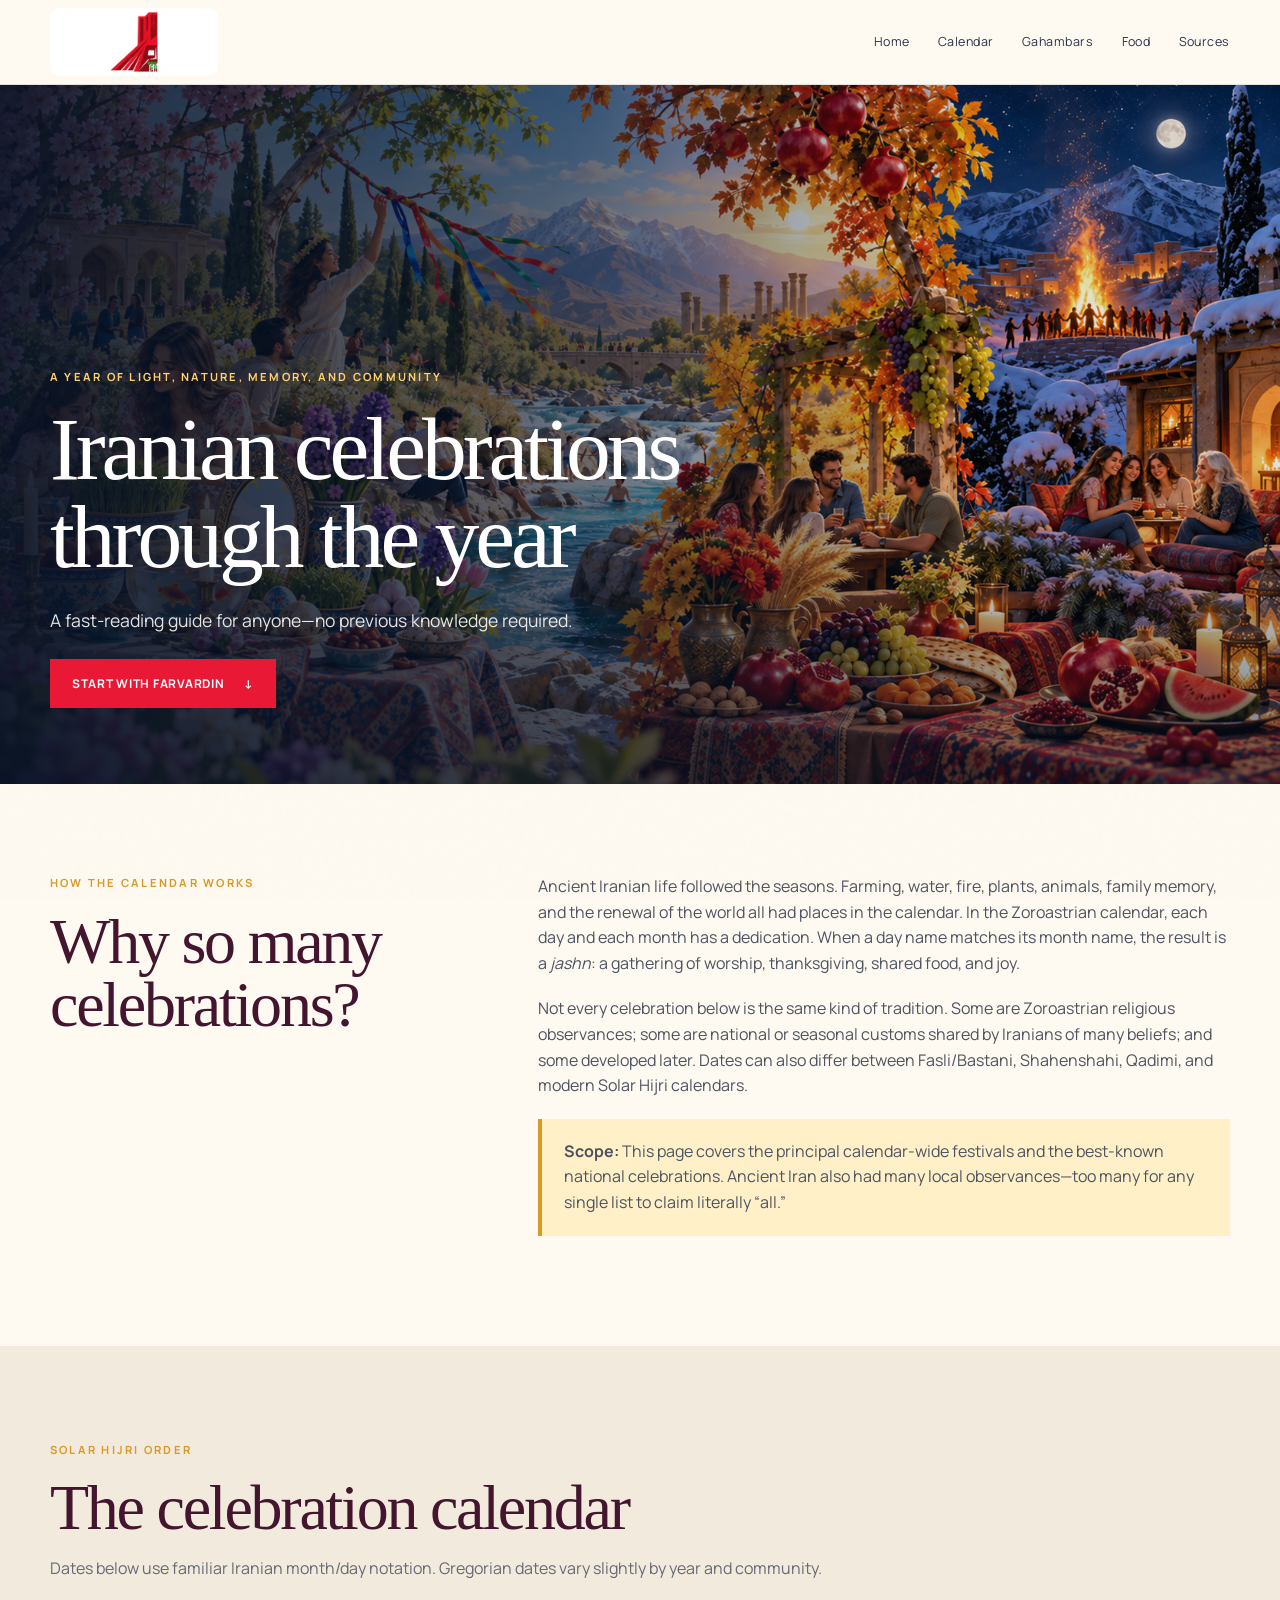
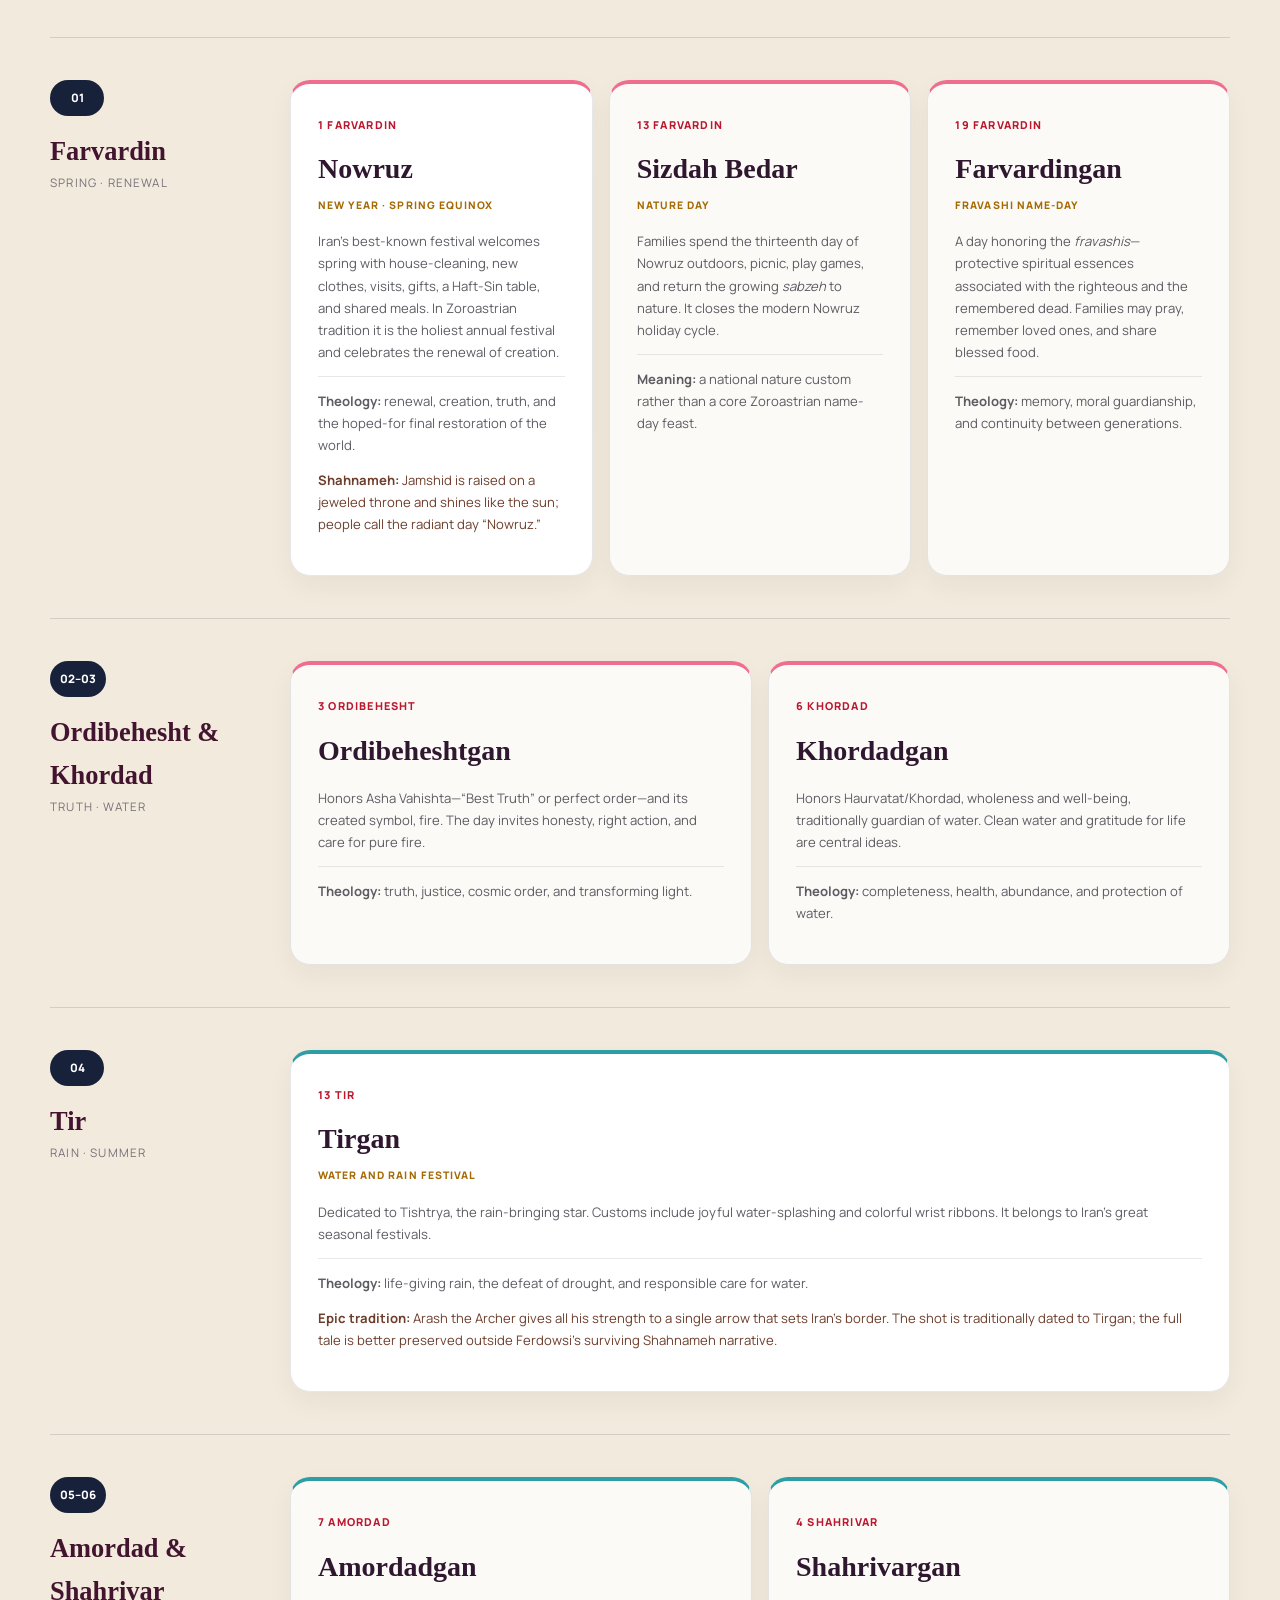
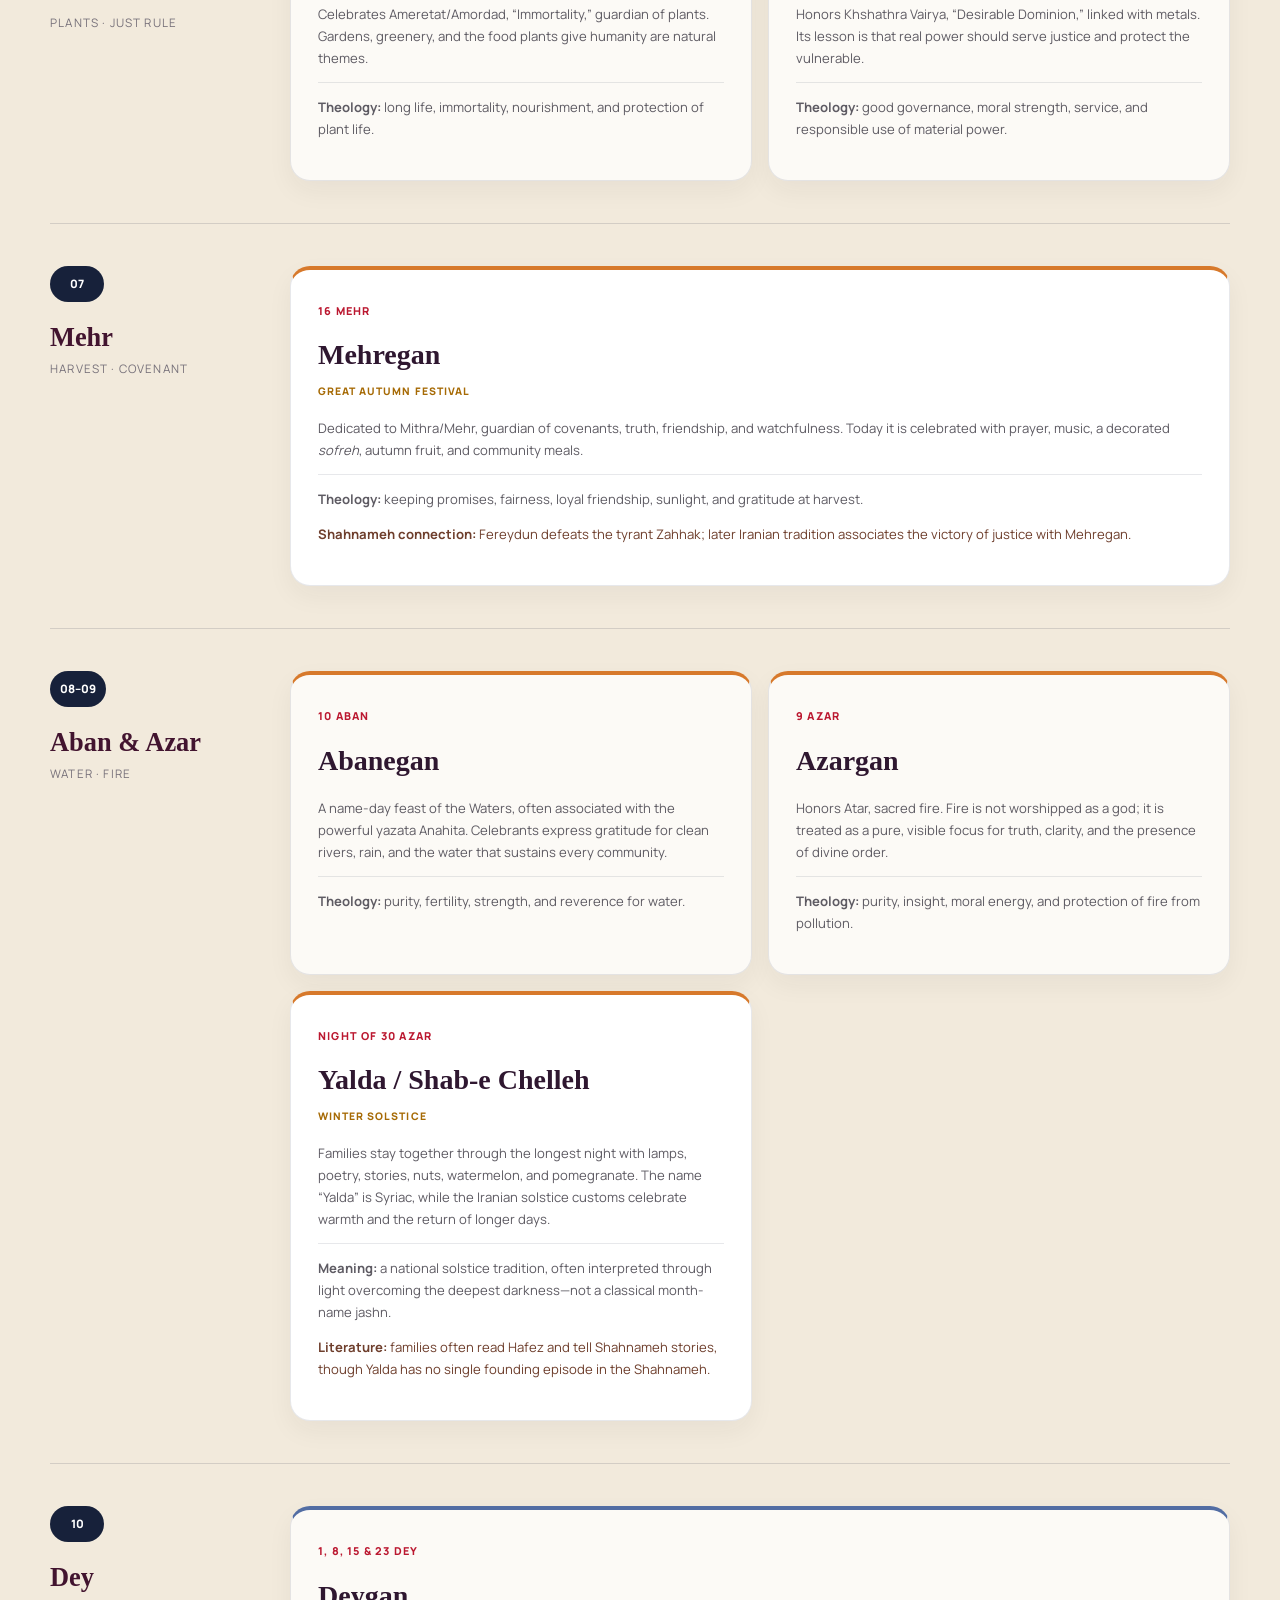
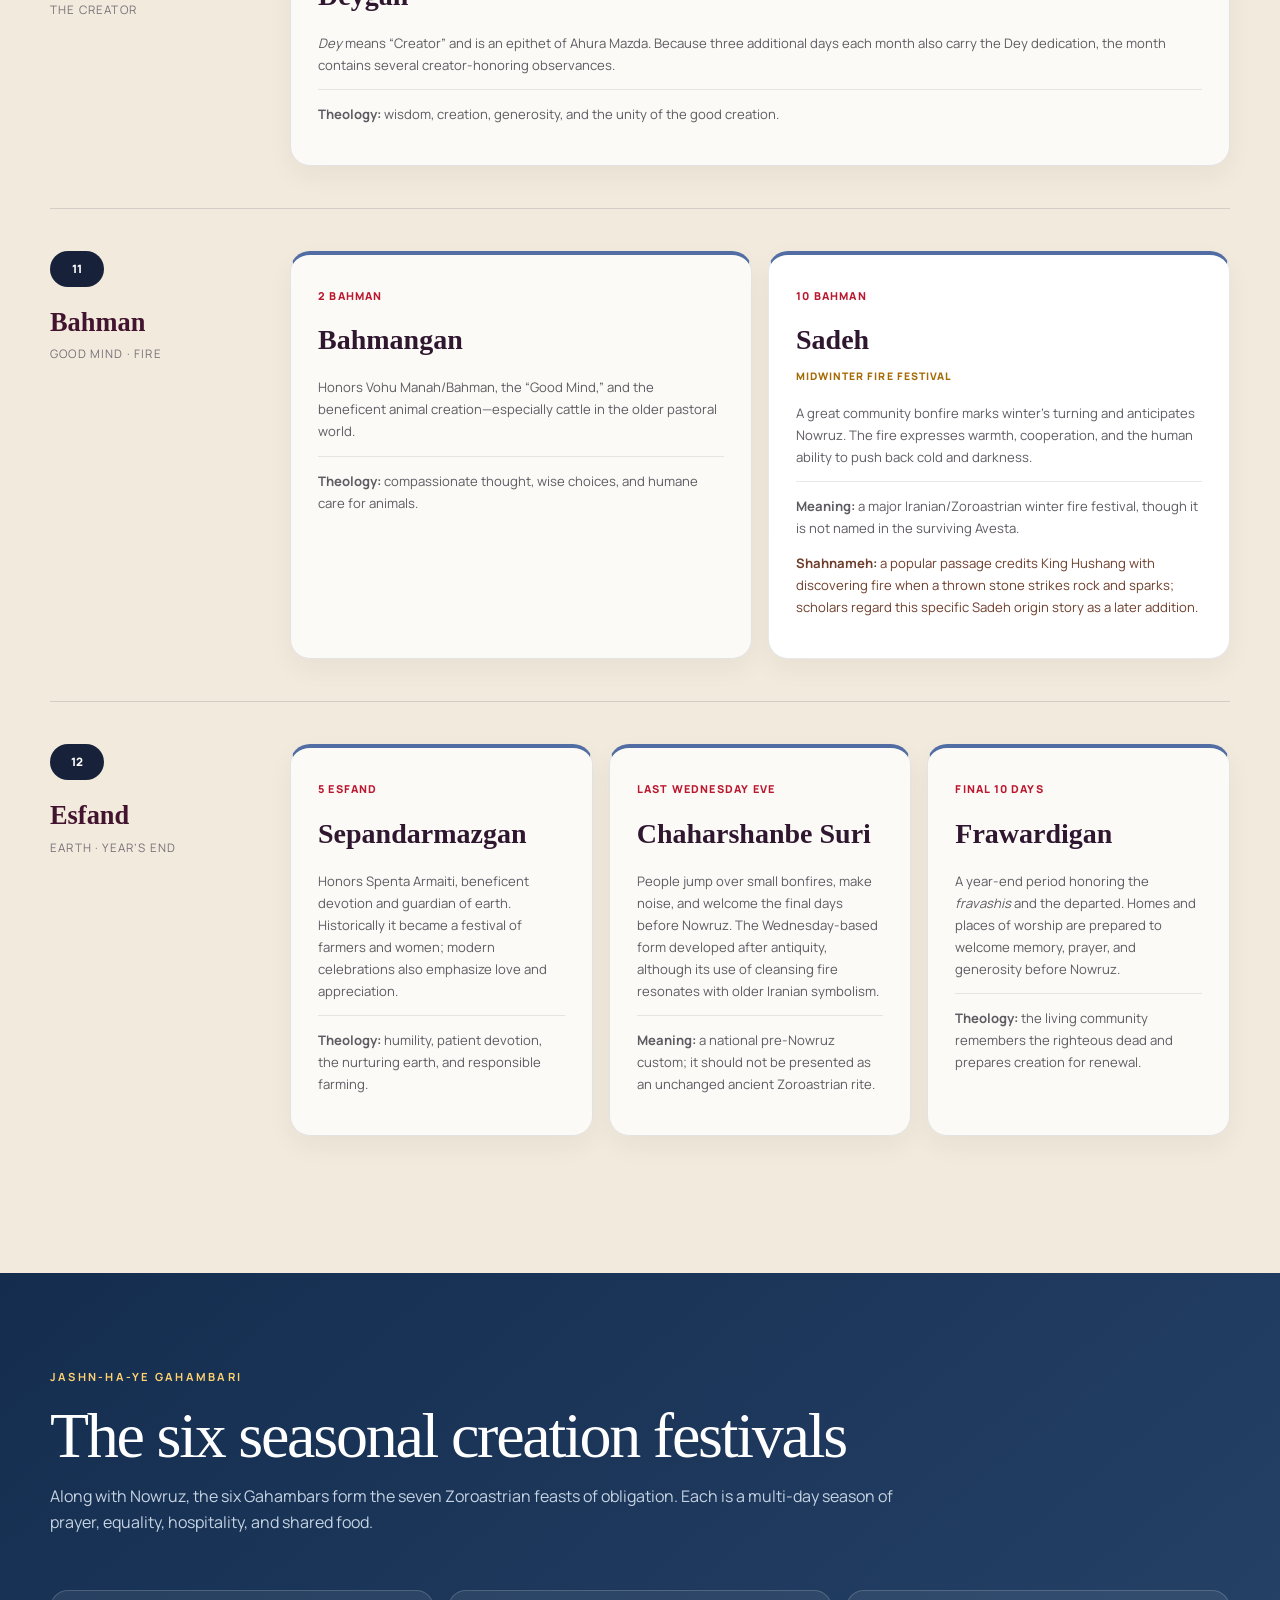
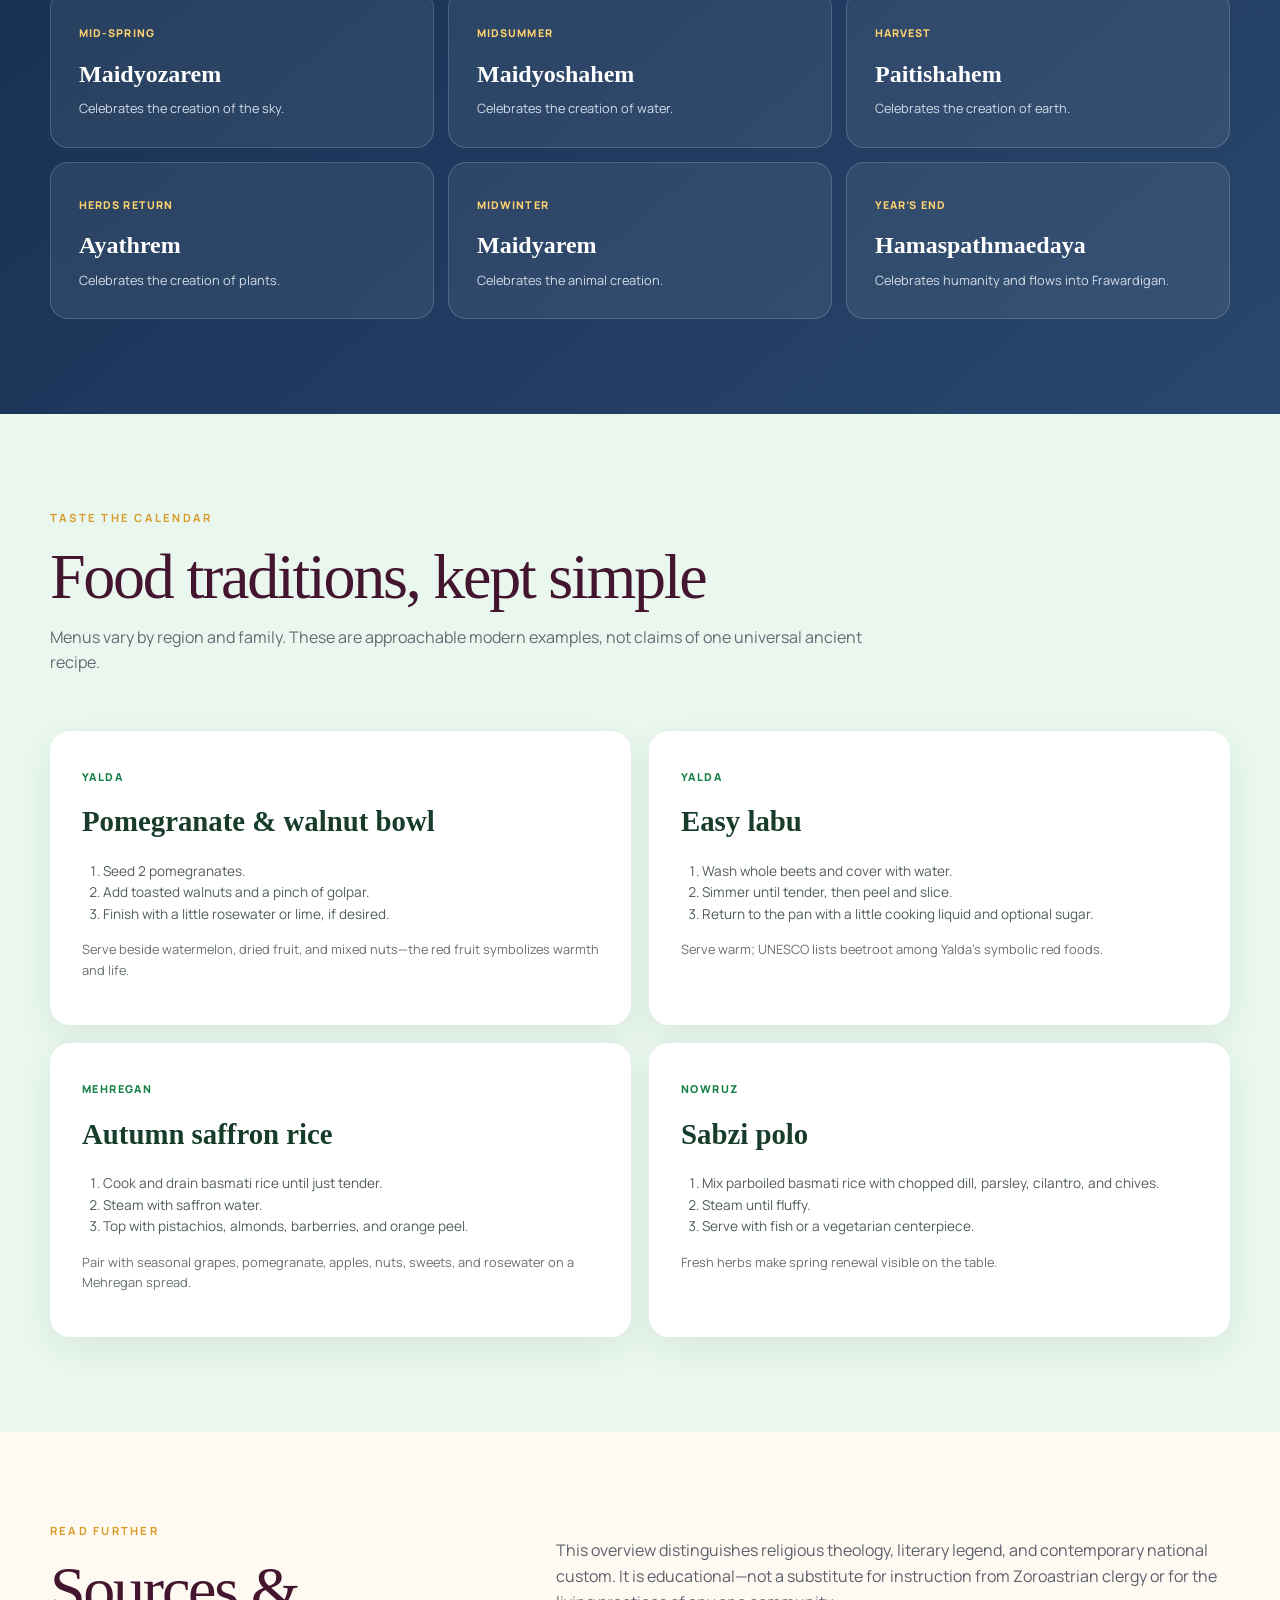
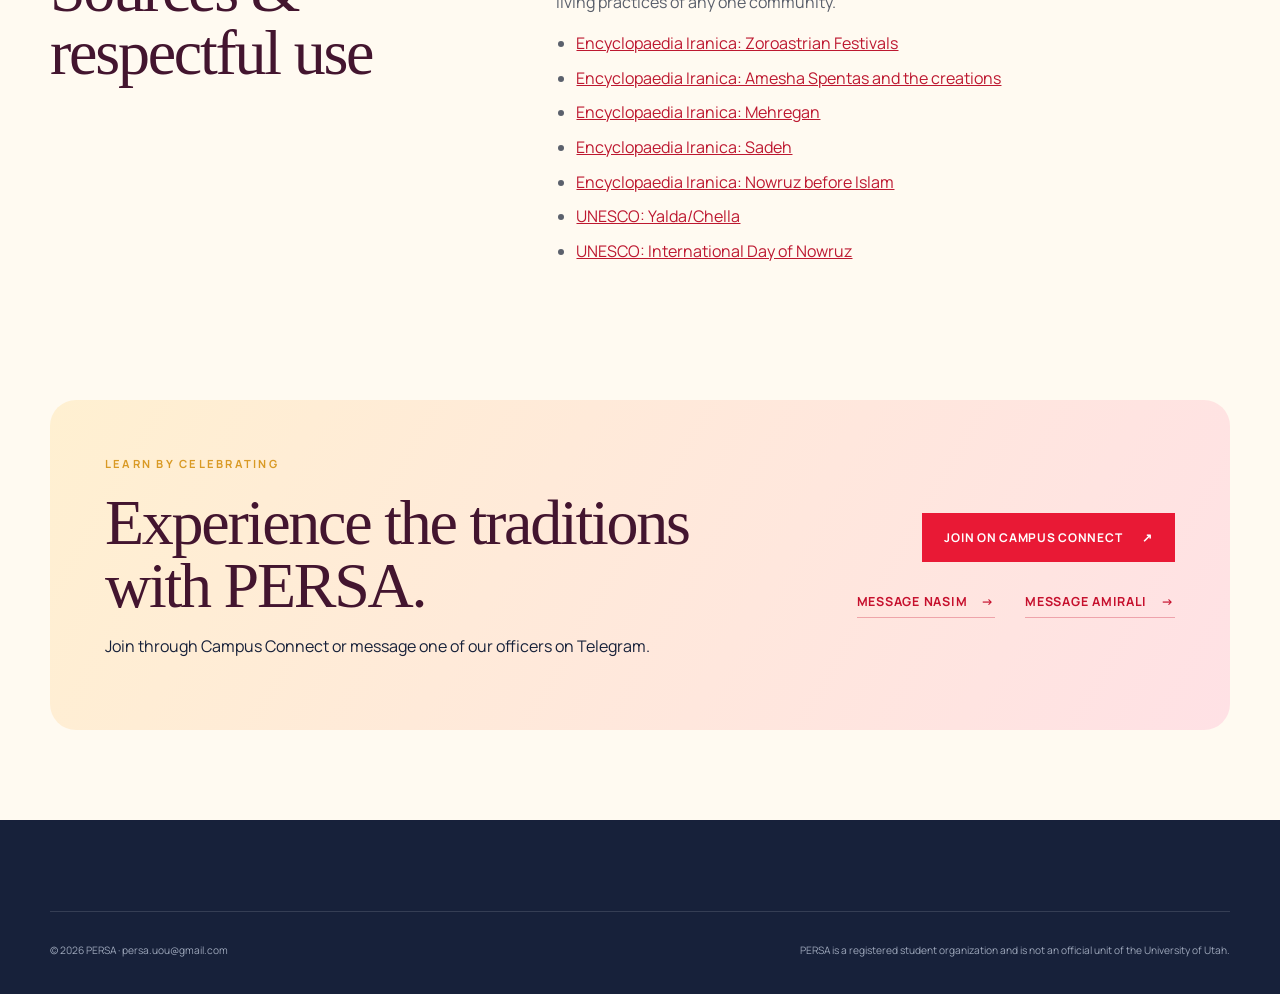
==== commit 5c9caaa9: "Refresh culture celebration artwork" ====
--- a/culture.html
+++ b/culture.html
@@ -23,7 +23,7 @@
 
   <main id="culture-main" class="culture-main">
     <section class="culture-hero">
-      <img src="assets/images/culture/iranian-celebrations-year.png" alt="Artistic panorama of spring, summer, autumn, and winter Iranian celebrations" fetchpriority="high">
+      <img src="assets/images/culture/iranian-celebrations-year-v2.png" alt="Artistic panorama of spring, summer, autumn, and winter Iranian celebrations" fetchpriority="high">
       <div class="culture-hero-shade"></div>
       <div class="shell culture-hero-copy">
         <p class="eyebrow">A year of light, nature, memory, and community</p>
@@ -170,6 +170,6 @@
   <footer class="site-footer compact-footer">
     <div class="shell footer-bottom"><p>© <span id="year"></span> PERSA · <a data-link="email" href="#">persa.uou@gmail.com</a></p><p>PERSA is a registered student organization and is not an official unit of the University of Utah.</p></div>
   </footer>
-  <script src="assets/app.js?v=20260930-culture-release" defer></script>
+  <script src="assets/app.js?v=20260930-culture-release2" defer></script>
 </body>
 </html>
